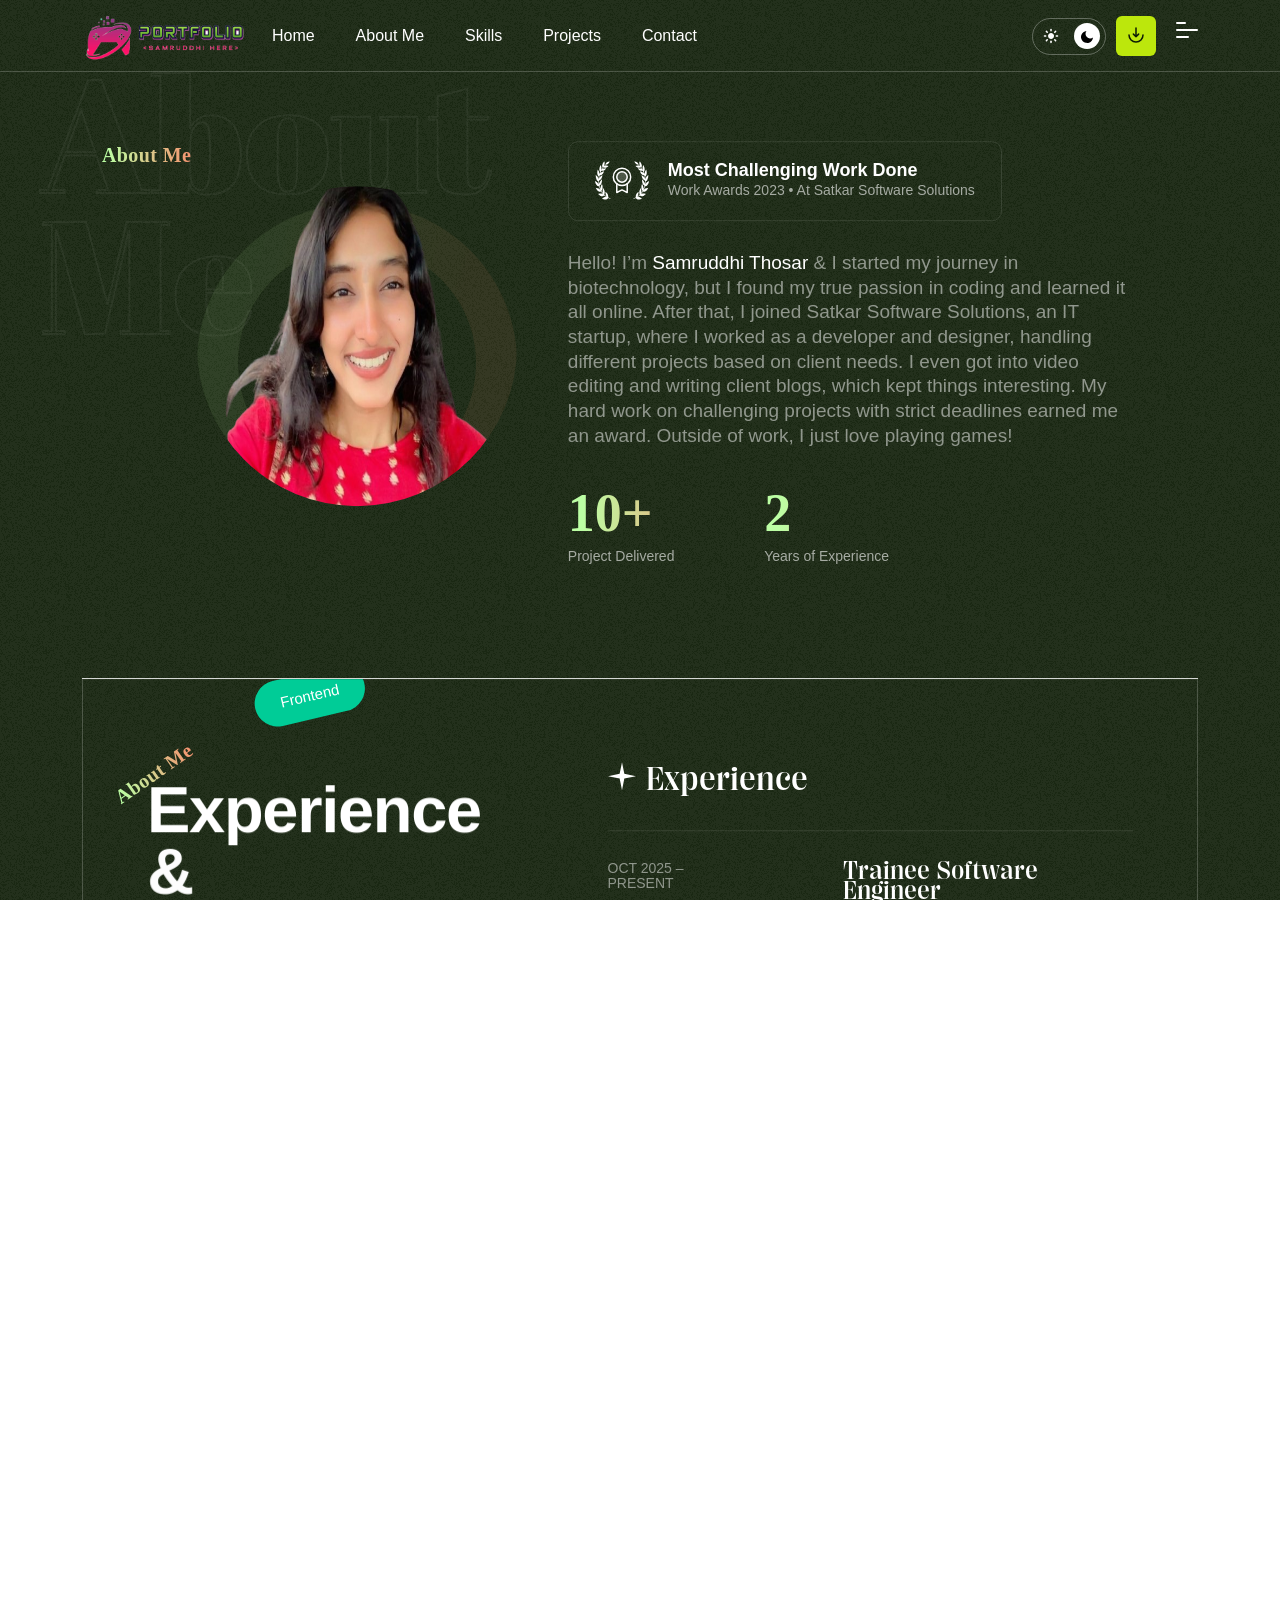
==== index.html @ 2ccdcd3f "upload portfolio" ====
<!doctype html>
<html class="no-js" lang="zxx">


<head>
   <meta charset="utf-8">
   <meta http-equiv="x-ua-compatible" content="ie=edge">
   <title>Samruddhi</title>
   <meta name="description" content="">
   <meta name="viewport" content="width=device-width, initial-scale=1">

   <!-- Place favicon.ico in the root directory -->
   <link rel="shortcut icon" type="image/x-icon" href="assets/img/logo/favicon.png">

   <!-- CSS here -->
   <link rel="stylesheet" href="assets/css/bootstrap.css">
   <link rel="stylesheet" href="assets/css/animate.css">
   <link rel="stylesheet" href="assets/css/custom-animation.css">
   <link rel="stylesheet" href="assets/css/swiper-bundle.css">
   <link rel="stylesheet" href="assets/css/slick.css">
   <link rel="stylesheet" href="assets/css/magnific-popup.css">
   <link rel="stylesheet" href="assets/css/font-awesome-pro.css">
   <link rel="stylesheet" href="assets/css/spacing.css">
   <link rel="stylesheet" href="assets/css/main.css">
</head>


<body id="body" class="tp-magic-cursor">
  

   <!-- pre loader area start -->
   <div id="loading">
      <div id="loading-center">
         <div id="loading-center-absolute">
            <!-- loading content here -->
            <div class="preloader__content text-center">
               <div class="preloader__top-text d-flex align-items-center justify-content-between">
                  <p class="preloader__loading text-start">Hello..!!!:))</p>
                  <h2 id="tp-loading-number" class="text-end">0</h2>
               </div>
               <div id="tp-loading-bar" class="preloader__bar">
                  <div id="tp-loading-line" class="preloader__bar-inner"></div>
               </div>
            </div>
         </div>
      </div>  
   </div>
   <!-- pre loader area end -->
   

   <!-- Begin magic cursor 
   ======================== -->
   <div id="magic-cursor">
      <div id="ball"></div>
   </div>
   <!-- End magic cursor -->


   <!-- back to top start -->
   <div class="back-to-top-wrapper">
      <button id="back_to_top" type="button" class="back-to-top-btn">
         <svg width="12" height="7" viewBox="0 0 12 7" fill="none" xmlns="http://www.w3.org/2000/svg">
            <path d="M11 6L6 1L1 6" stroke="currentColor" stroke-width="1.5" stroke-linecap="round"
               stroke-linejoin="round" />
         </svg>
      </button>
   </div>
   <!-- back to top end -->

   <!-- tp-offcanvus-area-end -->
   <div class="tp-offcanvas-area-2 tp-menu-2">
      <div class="tp-offcanvas-shape">
         <img class="tp-offcanvas-shape-2" src="assets/img/offcanvas/bg-shape-3.png" alt="">
      </div>
      <div class="tp-offcanvas-circle-1">
         <span></span>
      </div>
      <div class="tp-offcanvas-circle-2">
         <span></span>
      </div>
      <div class="tp-offcanvas-wrapper">
         <div class="tp-offcanvas-top-2 d-flex align-items-center justify-content-between">
            <div class="tp-offcanvas-logo-2">
               <a href="index.html">
                  <img class="logo-white" src="assets/img/logo/logo.png" alt="">
                  <img class="logo-black" src="assets/img/logo/logo.png" alt="">
               </a>
            </div>
            <div class="tp-offcanvas-close-2">
               <button class="tp-offcanvas-close-btn-2 tp-offcanvas-open-btn-2">
                  <svg width="37" height="38" viewBox="0 0 37 38" fill="none" xmlns="http://www.w3.org/2000/svg">
                     <path d="M9.19141 9.80762L27.5762 28.1924" stroke="currentColor" stroke-width="1.5"
                        stroke-linecap="round" stroke-linejoin="round" />
                     <path d="M9.19141 28.1924L27.5762 9.80761" stroke="currentColor" stroke-width="1.5"
                        stroke-linecap="round" stroke-linejoin="round" />
                  </svg>
               </button>
            </div>
         </div>
         <div class="tp-offcanvas-main-2">
            <div class="tp-offcanvas-content-2">
               <h3 class="tp-offcanvas-content-title-2">Hello There!</h3>
               
            </div>
            <div class="tp-main-menu-mobile d-lg-none">
               <nav></nav>
            </div>
        
          
            <div class="tp-offcanvas-social-2">
               <h3 class="tp-offcanvas-contact-title-2">Follow Us</h3>
               <ul>
                  <li>
                     <a href="https://www.instagram.com/sumo.plays?igsh=bWVtaDlibjIxMDlk" target="_blank">
                        <svg width="16" height="16" viewBox="0 0 16 16" fill="none" xmlns="http://www.w3.org/2000/svg">
                           <path
                              d="M11.25 1.5H4.75C2.95507 1.5 1.5 2.95507 1.5 4.75V11.25C1.5 13.0449 2.95507 14.5 4.75 14.5H11.25C13.0449 14.5 14.5 13.0449 14.5 11.25V4.75C14.5 2.95507 13.0449 1.5 11.25 1.5Z"
                              stroke="currentColor" stroke-width="1.5" stroke-linecap="round" stroke-linejoin="round" />
                           <path
                              d="M10.6016 7.5907C10.6818 8.13166 10.5894 8.68414 10.3375 9.16955C10.0856 9.65497 9.68711 10.0486 9.19862 10.2945C8.71014 10.5404 8.15656 10.6259 7.61663 10.5391C7.0767 10.4522 6.57791 10.1972 6.19121 9.81055C5.80451 9.42385 5.54959 8.92506 5.46271 8.38513C5.37583 7.8452 5.46141 7.29163 5.70728 6.80314C5.95315 6.31465 6.34679 5.91613 6.83221 5.66425C7.31763 5.41238 7.87011 5.31998 8.41107 5.4002C8.96287 5.48202 9.47372 5.73915 9.86817 6.1336C10.2626 6.52804 10.5197 7.0389 10.6016 7.5907Z"
                              stroke="currentColor" stroke-width="1.5" stroke-linecap="round" stroke-linejoin="round" />
                           <path d="M11.5742 4.42578H11.5842" stroke="currentColor" stroke-width="1.5"
                              stroke-linecap="round" stroke-linejoin="round" />
                        </svg>
                     </a>
                  </li>
                
                  <li>
                     <a href="mailto:samuthosar2005@gmail.com" target="_blank">
                        <svg width="17" height="15" viewBox="0 0 17 15" fill="none" xmlns="http://www.w3.org/2000/svg">
                           <path d="M12.25 13.75H4.75C2.5 13.75 1 12.625 1 10V4.75C1 2.125 2.5 1 4.75 1L12.25 1C14.5 1 16 2.125 16 4.75V10C16 12.625 14.5 13.75 12.25 13.75Z" stroke="currentColor" stroke-width="1.5" stroke-miterlimit="10" stroke-linecap="round" stroke-linejoin="round"></path>
                           <path d="M12.25 5.12488L9.9025 6.99988C9.13 7.61488 7.8625 7.61488 7.09 6.99988L4.75 5.12488" stroke="currentColor" stroke-width="1.5" stroke-miterlimit="10" stroke-linecap="round" stroke-linejoin="round"></path>
                        </svg>
                     </a>
                  </li>
                  <li>
                     <a href="https://wa.me/917350068082" target="_blank">
                        <svg width="18" height="18" viewBox="0 0 32 32" fill="currentColor" xmlns="http://www.w3.org/2000/svg">
                           <path d="M16.001 3C9.373 3 4 8.373 4 15.001c0 2.646.865 5.086 2.33 7.06L5 29l7.146-1.86A11.94 11.94 0 0 0 16 27c6.627 0 12-5.373 12-11.999C28 8.373 22.628 3 16.001 3zm0 21.8c-2.21 0-4.27-.65-6.01-1.77l-.43-.26-4.24 1.1 1.13-4.13-.28-.43a9.76 9.76 0 0 1-1.5-5.31c0-5.42 4.41-9.83 9.83-9.83 5.42 0 9.83 4.41 9.83 9.83 0 5.42-4.41 9.83-9.83 9.83zm5.4-7.36c-.3-.15-1.77-.87-2.04-.97-.27-.1-.47-.15-.67.15-.2.3-.77.97-.94 1.17-.17.2-.35.22-.65.07-.3-.15-1.26-.46-2.4-1.47-.89-.79-1.49-1.76-1.67-2.06-.17-.3-.02-.46.13-.61.13-.13.3-.35.45-.52.15-.17.2-.3.3-.5.1-.2.05-.37-.02-.52-.07-.15-.67-1.62-.92-2.22-.24-.58-.49-.5-.67-.51h-.57c-.2 0-.52.07-.8.37-.27.3-1.05 1.02-1.05 2.48 0 1.46 1.07 2.88 1.22 3.08.15.2 2.1 3.2 5.08 4.48.71.31 1.27.5 1.7.64.71.22 1.36.19 1.87.11.57-.09 1.77-.72 2.02-1.42.25-.7.25-1.3.17-1.42-.07-.12-.27-.2-.57-.35z"/>
                        </svg>
                     </a>
                  </li>
               </ul>
            </div>
         </div>
      </div>
   </div>
   <!-- header area start -->
   
   <header>

      <div class="tp-header-area tp-header-mob-space tp-header-transparent p-relative">
         <span class="tp-header-border"></span>
         <div class="container container-large">
            <div class="tp-header-box p-relative">
               <div class="row align-items-center">
                  <div class="col-xl-2 col-lg-2 col-md-5 col-6">
                     <div class="logo">
                        <a class="logo-white" href="index.html">
                           <img data-width="100%" src="assets/img/logo/logo.png" alt="">
                        </a>
                        <a class="logo-black" href="index.html">
                           <img data-width="100%" src="assets/img/logo/logo.png" alt="">
                        </a>
                     </div>
                  </div>
                  <div class="col-xl-6 col-lg-7 d-none d-lg-block">
                     <div class="main-menu">
                        <nav class="tp-main-menu-content">
                           <ul>
                              <li>
                                 <a href="index.html">Home</a>
                               
                              </li>
                              <li><a href="#about_me">About Me</a></li>
                              <li>
                                 <a href="#skills">Skills</a>
                               
                              </li>
                              <li><a href="#projects">Projects</a>
                                
                              </li>
                             
                           
                              <li><a href="tel:+917350068082">Contact</a></li>
                           </ul>
                        </nav>
                     </div>
                  </div>
                  <div class="col-xl-4 col-lg-3 col-md-7 col-6">
                     <div class="tp-header-right d-flex align-items-center justify-content-end">
                        <div class="tp-theme-toggle ">
                           <label class="tp-theme-toggle-main themepure-theme-toggle" for="this-s">
                              <span class=" tp-theme-toggle-light">
                                 <svg width="16" height="16" viewBox="0 0 16 16" fill="none"
                                    xmlns="http://www.w3.org/2000/svg">
                                    <path
                                       d="M8.0448 11.0454C9.70165 11.0454 11.0448 9.7023 11.0448 8.04544C11.0448 6.38859 9.70165 5.04544 8.0448 5.04544C6.38795 5.04544 5.0448 6.38859 5.0448 8.04544C5.0448 9.7023 6.38795 11.0454 8.0448 11.0454Z"
                                       fill="currentColor" />
                                    <path d="M8 1.5V2.68182" stroke="currentColor" stroke-width="1.5"
                                       stroke-linecap="round" stroke-linejoin="round" />
                                    <path d="M8 13.3182V14.5" stroke="currentColor" stroke-width="1.5"
                                       stroke-linecap="round" stroke-linejoin="round" />
                                    <path d="M3.40198 3.40277L4.24107 4.24186" stroke="currentColor" stroke-width="1.5"
                                       stroke-linecap="round" stroke-linejoin="round" />
                                    <path d="M11.7584 11.7581L12.5975 12.5972" stroke="currentColor" stroke-width="1.5"
                                       stroke-linecap="round" stroke-linejoin="round" />
                                    <path d="M1.5 8H2.68182" stroke="currentColor" stroke-width="1.5"
                                       stroke-linecap="round" stroke-linejoin="round" />
                                    <path d="M13.3174 8H14.4992" stroke="currentColor" stroke-width="1.5"
                                       stroke-linecap="round" stroke-linejoin="round" />
                                    <path d="M3.40198 12.5972L4.24107 11.7581" stroke="currentColor" stroke-width="1.5"
                                       stroke-linecap="round" stroke-linejoin="round" />
                                    <path d="M11.7584 4.24186L12.5975 3.40277" stroke="currentColor" stroke-width="1.5"
                                       stroke-linecap="round" stroke-linejoin="round" />
                                 </svg>
                              </span>
                              <input type="checkbox" class="themepure-theme-toggle-input" id="this-s">
                              <i class="tp-theme-toggle-slide"></i>
                              <span class="tp-theme-toggle-dark">
                                 <svg width="12" height="12" viewBox="0 0 12 12" fill="none"
                                    xmlns="http://www.w3.org/2000/svg">
                                    <path
                                       d="M12 6.54054C11.8949 7.67776 11.4681 8.76152 10.7696 9.66503C10.071 10.5685 9.12957 11.2544 8.05544 11.6424C6.9813 12.0304 5.81888 12.1044 4.70419 11.8559C3.5895 11.6073 2.56866 11.0465 1.7611 10.2389C0.953538 9.43135 0.39267 8.4105 0.144121 7.29581C-0.104428 6.18112 -0.0303768 5.0187 0.357609 3.94457C0.745595 2.87043 1.43147 1.929 2.33497 1.23045C3.23848 0.531888 4.32224 0.105093 5.45946 0C4.79365 0.900756 4.47327 2.01056 4.55656 3.12758C4.63986 4.24459 5.12132 5.2946 5.91336 6.08664C6.7054 6.87869 7.75541 7.36014 8.87242 7.44344C9.98944 7.52673 11.0992 7.20635 12 6.54054Z"
                                       fill="currentColor" />
                                 </svg>
                              </span>
                           </label>
                        </div>
                        <div class="tp-header-cv ml-10 d-none d-md-block">
                           <a class="tp-header-cv-btn" href="assets/img/cv/CV_Samruddhi_Devendra_Thosar.pdf">
                              <svg width="16" height="16" viewBox="0 0 16 16" fill="none"
                                 xmlns="http://www.w3.org/2000/svg">
                                 <path d="M1 8C1 11.866 4.13401 15 8 15C11.866 15 15 11.866 15 8" stroke="currentColor"
                                    stroke-width="1.5" stroke-linecap="round" />
                                 <path d="M8 1L8 9.75M8 9.75L10.625 7.125M8 9.75L5.375 7.125" stroke="currentColor"
                                    stroke-width="1.5" stroke-linecap="round" stroke-linejoin="round" />
                              </svg>
                           </a>
                        </div>
                        <div class="tp-header-hamburger ml-20">
                           <button class="tp-hamburger-btn tp-hamburger-btn-white tp-menu-bar tp-offcanvas-open-btn-2"
                              type="button">
                              <span></span>
                           </button>
                        </div>
                     </div>
                  </div>
               </div>
            </div>
         </div>
      </div>

   </header>
   <!-- header area end -->

   <!-- header area start -->
   <header>

      <div class="tp-header-area tp-header-mob-space tp-header-transparent p-relative tp-int-menu tp-header-sticky-cloned">
         <div class="container container-large">
            <div class="tp-header-box p-relative">
               <div class="row align-items-center">
                  <div class="col-xl-2 col-lg-2 col-md-5 col-6">
                     <div class="logo">
                        <a class="logo-white" href="index.html">
                           <img data-width="100%" src="assets/img/logo/logo.png" alt="">
                        </a>
                        <a class="logo-black" href="index.html">
                           <img data-width="100%" src="assets/img/logo/logo.png" alt="">
                        </a>
                     </div>
                  </div>
                  <div class="col-xl-6 col-lg-7 d-none d-lg-block">
                     <div class="main-menu">
                        <nav class="tp-main-menu-content">
                           <ul>
                              <li>
                                 <a href="index.html">Home</a>
                               
                              </li>
                              <li><a href="#about_me">About Me</a></li>
                              <li><a href="#projects">Projects</a>
                              
                              </li>
                              <li><a href="#skills">Skills</a>
                              
                              </li>
                              <li><a href="#projects">Projects</a>
                                
                              </li>
                             
                           
                              <li><a href="tel:+917350068082">Contact</a></li>
                           </ul>
                        </nav>
                     </div>
                  </div>
                  <div class="col-xl-4 col-lg-3 col-md-7 col-6">
                     <div class="tp-header-right d-flex align-items-center justify-content-end">
                        <div class="tp-theme-toggle ">
                           <label class="tp-theme-toggle-main themepure-theme-toggle" for="this-ss">
                              <span class=" tp-theme-toggle-light">
                                 <svg width="16" height="16" viewBox="0 0 16 16" fill="none"
                                    xmlns="http://www.w3.org/2000/svg">
                                    <path
                                       d="M8.0448 11.0454C9.70165 11.0454 11.0448 9.7023 11.0448 8.04544C11.0448 6.38859 9.70165 5.04544 8.0448 5.04544C6.38795 5.04544 5.0448 6.38859 5.0448 8.04544C5.0448 9.7023 6.38795 11.0454 8.0448 11.0454Z"
                                       fill="currentColor" />
                                    <path d="M8 1.5V2.68182" stroke="currentColor" stroke-width="1.5"
                                       stroke-linecap="round" stroke-linejoin="round" />
                                    <path d="M8 13.3182V14.5" stroke="currentColor" stroke-width="1.5"
                                       stroke-linecap="round" stroke-linejoin="round" />
                                    <path d="M3.40198 3.40277L4.24107 4.24186" stroke="currentColor" stroke-width="1.5"
                                       stroke-linecap="round" stroke-linejoin="round" />
                                    <path d="M11.7584 11.7581L12.5975 12.5972" stroke="currentColor" stroke-width="1.5"
                                       stroke-linecap="round" stroke-linejoin="round" />
                                    <path d="M1.5 8H2.68182" stroke="currentColor" stroke-width="1.5"
                                       stroke-linecap="round" stroke-linejoin="round" />
                                    <path d="M13.3174 8H14.4992" stroke="currentColor" stroke-width="1.5"
                                       stroke-linecap="round" stroke-linejoin="round" />
                                    <path d="M3.40198 12.5972L4.24107 11.7581" stroke="currentColor" stroke-width="1.5"
                                       stroke-linecap="round" stroke-linejoin="round" />
                                    <path d="M11.7584 4.24186L12.5975 3.40277" stroke="currentColor" stroke-width="1.5"
                                       stroke-linecap="round" stroke-linejoin="round" />
                                 </svg>
                              </span>
                              <input type="checkbox" class="themepure-theme-toggle-input" id="this-ss">
                              <i class="tp-theme-toggle-slide"></i>
                              <span class="tp-theme-toggle-dark">
                                 <svg width="12" height="12" viewBox="0 0 12 12" fill="none"
                                    xmlns="http://www.w3.org/2000/svg">
                                    <path
                                       d="M12 6.54054C11.8949 7.67776 11.4681 8.76152 10.7696 9.66503C10.071 10.5685 9.12957 11.2544 8.05544 11.6424C6.9813 12.0304 5.81888 12.1044 4.70419 11.8559C3.5895 11.6073 2.56866 11.0465 1.7611 10.2389C0.953538 9.43135 0.39267 8.4105 0.144121 7.29581C-0.104428 6.18112 -0.0303768 5.0187 0.357609 3.94457C0.745595 2.87043 1.43147 1.929 2.33497 1.23045C3.23848 0.531888 4.32224 0.105093 5.45946 0C4.79365 0.900756 4.47327 2.01056 4.55656 3.12758C4.63986 4.24459 5.12132 5.2946 5.91336 6.08664C6.7054 6.87869 7.75541 7.36014 8.87242 7.44344C9.98944 7.52673 11.0992 7.20635 12 6.54054Z"
                                       fill="currentColor" />
                                 </svg>
                              </span>
                           </label>
                        </div>
                        <div class="tp-header-cv ml-10 d-none d-md-block">
                           <a class="tp-header-cv-btn" href="assets/img/cv/CV_Samruddhi_Devendra_Thosar.pdf">
                              <svg width="16" height="16" viewBox="0 0 16 16" fill="none"
                                 xmlns="http://www.w3.org/2000/svg">
                                 <path d="M1 8C1 11.866 4.13401 15 8 15C11.866 15 15 11.866 15 8" stroke="currentColor"
                                    stroke-width="1.5" stroke-linecap="round" />
                                 <path d="M8 1L8 9.75M8 9.75L10.625 7.125M8 9.75L5.375 7.125" stroke="currentColor"
                                    stroke-width="1.5" stroke-linecap="round" stroke-linejoin="round" />
                              </svg>
                           </a>
                        </div>
                        <div class="tp-header-hamburger ml-20">
                           <button class="tp-hamburger-btn tp-hamburger-btn-white tp-menu-bar tp-offcanvas-open-btn-2"
                              type="button">
                              <span></span>
                           </button>
                        </div>
                     </div>
                  </div>
               </div>
            </div>
         </div>
      </div>

   </header>
   <!-- header area end -->

  <!-- Scroll Smoother -->

   <div id="smooth-wrapper" class="tp-page-wrapper theme-bg" data-background="assets/img/bg/distort-bg.png">
      <div id="smooth-content">

         <main>     

            <!-- hero area start -->
            <section class="tp-hero-area p-relative tp-btn-trigger z-index-1 fix theme-bg-2">
               <div class="tp-hero-social-wrapper">
                  <span class="tp-hero-social-bar"></span>
                  <div class="tp-hero-social">
                     <a href="mailto:samuthosar2005@gmail.com" target="_blank">
                        <svg width="17" height="15" viewBox="0 0 17 15" fill="none" xmlns="http://www.w3.org/2000/svg">
                           <path
                              d="M12.25 13.75H4.75C2.5 13.75 1 12.625 1 10V4.75C1 2.125 2.5 1 4.75 1L12.25 1C14.5 1 16 2.125 16 4.75V10C16 12.625 14.5 13.75 12.25 13.75Z"
                              stroke="currentColor" stroke-width="1.5" stroke-miterlimit="10" stroke-linecap="round"
                              stroke-linejoin="round" />
                           <path d="M12.25 5.12488L9.9025 6.99988C9.13 7.61488 7.8625 7.61488 7.09 6.99988L4.75 5.12488"
                              stroke="currentColor" stroke-width="1.5" stroke-miterlimit="10" stroke-linecap="round"
                              stroke-linejoin="round" />
                        </svg>
                     </a>
                  
                        <a href="https://wa.me/917350068082" target="_blank">
                           <svg width="18" height="18" viewBox="0 0 32 32" fill="currentColor" xmlns="http://www.w3.org/2000/svg">
                              <path d="M16.001 3C9.373 3 4 8.373 4 15.001c0 2.646.865 5.086 2.33 7.06L5 29l7.146-1.86A11.94 11.94 0 0 0 16 27c6.627 0 12-5.373 12-11.999C28 8.373 22.628 3 16.001 3zm0 21.8c-2.21 0-4.27-.65-6.01-1.77l-.43-.26-4.24 1.1 1.13-4.13-.28-.43a9.76 9.76 0 0 1-1.5-5.31c0-5.42 4.41-9.83 9.83-9.83 5.42 0 9.83 4.41 9.83 9.83 0 5.42-4.41 9.83-9.83 9.83zm5.4-7.36c-.3-.15-1.77-.87-2.04-.97-.27-.1-.47-.15-.67.15-.2.3-.77.97-.94 1.17-.17.2-.35.22-.65.07-.3-.15-1.26-.46-2.4-1.47-.89-.79-1.49-1.76-1.67-2.06-.17-.3-.02-.46.13-.61.13-.13.3-.35.45-.52.15-.17.2-.3.3-.5.1-.2.05-.37-.02-.52-.07-.15-.67-1.62-.92-2.22-.24-.58-.49-.5-.67-.51h-.57c-.2 0-.52.07-.8.37-.27.3-1.05 1.02-1.05 2.48 0 1.46 1.07 2.88 1.22 3.08.15.2 2.1 3.2 5.08 4.48.71.31 1.27.5 1.7.64.71.22 1.36.19 1.87.11.57-.09 1.77-.72 2.02-1.42.25-.7.25-1.3.17-1.42-.07-.12-.27-.2-.57-.35z"></path>
                           </svg>
                        </a>
                 
                  </div>
               </div>
               <div class="tp-hero-shape">
                  <div class="tp-hero-shape-1 background-white-mode" data-background="assets/img/hero/hero-overlay.png"></div>
                  <div class="tp-hero-shape-1 background-dark-mode" data-background="assets/img/hero/hero-overlay-2.png"></div>
                  <span class="tp-hero-shape-2"></span>
               </div>
               <div class="tp-hero-bottom-text-wrapper">
                  <div class="tp-hero-bottom-text">
                     <p>Software Tester</p>
                     <p>Web Developer</p>
                     <p>Web Designer</p>
                    
                  </div>
                  <div class="tp-hero-bottom-text">
                     <p>Content Writer</p>
                     <p>Video Editer</p>
                  </div>
               </div>
               <div class="container">
                  <div class="row align-items-end">
                     <div class="col-xl-7 col-lg-7 col-md-12">
                        <div class="tp-hero-left-wrapper">
                           <div class="tp-hero-content tp_text_anim p-relative z-index-1">
                              <span>Hello There! <img src="assets/img/hero/hero-hand.png" alt=""></span>
                              <h3 class="tp-hero-title cd-headline clip tp_title_anim">
                                 I am Samruddhi <br>
                                 <span class="cd-words-wrapper">
                                 
                                    <b class="is-visible">Web Developer</b>
                                    <b class="app">Software Tester</b>
                                    <b class="app"> Web Designer</b>
                                    <b>Blog Writer</b>
                                    <b>Video Editer</b>
                                 </span>
                              
                              </h3>

                              <p>Seeking a Web Developer? <br>SELECT me WHERE Passion = 'High' AND Skills = 'Ready for Challenges'; Hire a Dedicated Learner to Optimize Processes and Tackle Unique Projects!</p>

                              <div class="tp-hero-btn wrap ">
                                 <div class="tp-hover-btn-wrapper tp-btn-bounce">
                                    <a href="mailto:samuthosar2005@gmail.com" class="tp-hover-btn tp-hover-btn-item tp-btn-circle square" target="_blank">
                                       <span class="tp-btn-circle-text">
                                          Get <br> In Touch
                                       </span>
                                       <span class="tp-btn-circle-arrow">
                                          <svg width="12" height="12" viewBox="0 0 12 12" fill="none"
                                             xmlns="http://www.w3.org/2000/svg">
                                             <path d="M11 1L1 11" stroke="currentColor" stroke-width="1.5"
                                                stroke-linecap="round" stroke-linejoin="round" />
                                             <path d="M2.98874 1.01725L10.9991 1L10.9826 9.01105" stroke="currentColor"
                                                stroke-width="1.5" stroke-linecap="round" stroke-linejoin="round" />
                                          </svg>
                                       </span>
                                       <i class="tp-btn-circle-dot"></i>
                                    </a>
                                 </div>
                              </div>
                              <div class="tp-hero-scroll smooth">
                                 <a href="index.html">
                                    <span class="tp-hero-scroll-bar"></span>
                                    <span class="tp-hero-scroll-mouse"></span>
                                 </a>
                              </div>
                           </div>
                        </div>
                     </div>
                     <div class="col-xl-5 col-lg-5 col-md-12">
                        <div class="tp-hero-thumb-wrapper text-center text-lg-end p-relative z-index-1">
                           <div class="tp-hero-thumb-shape">
                              <img class="tp-hero-thumb-shape-1" data-speed="1.4"
                                 src="assets/img/hero/shape/hero-shape-1.png" alt="">
                              <img class="tp-hero-thumb-shape-2 d-none d-xl-block" data-speed="1.2"
                                 src="assets/img/hero/shape/hero-shape-2.png" alt="">
                              <span class="tp-hero-thumb-shape-3"></span>
                           </div>
                           <div class="tp-hero-thumb">
                              <img src="assets/img/Untitled_design_(2)-LpGdf1D4X-transformed-Photoroom.png" alt="">
                           </div>
                        </div>
                     </div>
                  </div>
               </div>
            </section>
            <!-- hero area end -->

            <!-- brand area start -->
            <section class="tp-about-area fix" id="about_me">
               <div class="container container-large">
                  <div class="tp-about-inner pt-145 pb-80">
                     <span class="tp-about-inner-border transition-3" style="width: 100%;"></span>
                     <div class="row">
                        <div class="col-xl-5 col-lg-5">
                           <div class="tp-about-wrapper">
                              <div class="tp-section-title-wrapper p-relative mb-45">
                                 <span class="tp-section-subtitle-bg">About Me</span>
                                 <span class="tp-section-subtitle tp-section-subtitle-1 tp-about-subtitle">About
                                    Me</span>
                              </div>
                              <div class="tp-about-thumb-wrapper p-relative z-index-1">
                                 <div class="tp-about-thumb p-relative z-index-1">
                                    <div class="tp-about-thumb-bg-shape include-bg" data-background="assets/img/about/shape/about-shape-1.png" style="background-image: url(&quot;assets/img/about/shape/about-shape-1.png&quot;);"></div>
                                    <img src="assets/img/about/about-1.png" alt="" style="height: 100%;">
                                 </div>
                              </div>
                           </div>
                        </div>
                        <div class="col-xl-7 col-lg-7">
                           <div class="tp-about-desc">
                              <div class="tp-about-award d-inline-block">
                                 
                                 <div class="tp-about-award-icon d-inline-block mr-15">
                                    <span>
                                       <img src="assets/img/about/award-icon.svg" alt="">
                                    </span>
                                 </div>
                                 <div class="tp-about-award-content d-inline-block">
                                    <h4 class="tp-about-award-title">Most Challenging Work Done</h4>
                                    <p>Work Awards 2023 • At Satkar Software Solutions </p>
                                 </div>
                              </div>
                              <div class="tp-about-desc-content mb-40">
                                 <p style="font-size: 19px;">Hello! I’m <span>Samruddhi Thosar</span> &amp;
                                    I started my journey in biotechnology, but I found my true passion in coding and learned it all online. After that, I joined Satkar Software Solutions, an IT startup, where I worked as a developer and designer, handling different projects based on client needs. I even got into video editing and writing client blogs, which kept things interesting. My hard work on challenging projects with strict deadlines earned me an award. Outside of work, I just love playing games!</p>
                              </div>
                              <div class="tp-about-fact">
                                 <div class="row">
                                    <div class="col-md-4 col-sm-6 mb-30">
                                       <div class="tp-about-fact-item">
                                          <h4><span data-purecounter-duration="0" data-purecounter-end="10" class="purecounter">10</span>+</h4>
                                          <p>Project Delivered</p>
                                       </div>
                                    </div>
                                    <div class="col-md-4 col-sm-6 mb-30">
                                       <div class="tp-about-fact-item">
                                          <h4><span data-purecounter-duration="0" data-purecounter-end="1.6" class="purecounter">1.6</span></h4>
                                          <p>Years of Experience</p>
                                       </div>
                                    </div>
                                 
                                 </div>
                              </div>
                           </div>
                        </div>
                     </div>
                  </div>
               </div>
            </section>
            <!-- brand area end -->

            <!-- service area start -->
            <section class="tp-services-area tp-sv tp-services-bg-text-animation fix">
               <div class="container container-large">
                  <div class="tp-services-inner pb-195 p-relative z-index-1">

                     <span class="tp-services-inner-border tp-vertical-line transition-3"></span>
                     <span class="tp-services-inner-border right tp-vertical-line transition-3"></span>

                     <div class="tp-services-bottom-text tp-services-bg-text ">
                        <p>About Me</p>
                     </div>
                     <div class="row gx-0">
                        <div class="col-xl-6 col-lg-7">
                           <div class="tp-services-wrapper tp-services-capsule-wrapper p-relative  pt-100 pr-70"
                              data-tp-throwable-scene="true">
                              <div class="tp-section-title-wrapper tp_text_anim mb-170">
                                 <div class="tp-section-title-inner p-relative">
                                    <span class="tp-section-subtitle">About Me</span>
                                    <h3 class="tp-section-title tp_title_anim">Experience <br> & Education.</h3>
                                 </div>
                                 <p>The combination of my passion for code & interaction to the web development world.</p>
                              </div>
                              <div class="tp-services-capsule-item-wrapper">
                                 <p data-tp-throwable-el="">
                                    <span class="tp-services-capsule-item" data-bg-color="#00CC97">Frontend</span>
                                 </p>
                                 <p data-tp-throwable-el="">
                                    <span class="tp-services-capsule-item" data-bg-color="#FF759C">Backend</span>
                                 </p>
                                 <p data-tp-throwable-el="">
                                    <span class="tp-services-capsule-item" data-bg-color="#FFDB59"
                                       data-text-color="#121212">Design solutions</span>
                                 </p>
                                 <p data-tp-throwable-el="">
                                    <span class="tp-services-capsule-item" data-bg-color="#FFDB59"
                                       data-text-color="#121212">Html</span>
                                 </p>
                                 <p data-tp-throwable-el="">
                                    <span class="tp-services-capsule-item" data-bg-color="#00CC97">CSS</span>
                                 </p>
                                 <p data-tp-throwable-el="">
                                    <span class="tp-services-capsule-item" data-bg-color="#FFDB59"
                                       data-text-color="#121212">Blog Writing</span>
                                 </p>
                                 <p data-tp-throwable-el="">
                                    <span class="tp-services-capsule-item" data-bg-color="#00CC97">Manual Testing</span>
                                 </p>
                                 <p data-tp-throwable-el="">
                                    <span class="tp-services-capsule-item" data-bg-color="#00CC97">SDLC / STLC</span>
                                 </p>
                                 <p data-tp-throwable-el="">
                                    <span class="tp-services-capsule-item" data-bg-color="#00CC97">Functional Testing</span>
                                 </p>
                                 <p data-tp-throwable-el="">
                                    <span class="tp-services-capsule-item" data-bg-color="#00CC97">API Testing</span>
                                 </p>
                                 <p data-tp-throwable-el="">
                                    <span class="tp-services-capsule-item" data-bg-color="#00CC97">SQL</span>
                                 </p>
                                 <p data-tp-throwable-el="">
                                    <span class="tp-services-capsule-item" data-bg-color="#19B3F1">Web Development</span>
                                 </p>
                                 <p data-tp-throwable-el="">
                                    <span class="tp-services-capsule-item" data-bg-color="#FF759C">Video Editing</span>
                                 </p>
                                 <p data-tp-throwable-el="">
                                    <span class="tp-services-capsule-item" data-bg-color="#FF759C">Core Java (Basics)</span>
                                 </p>
                                 <p data-tp-throwable-el="">
                                    <span class="tp-services-capsule-item" data-bg-color="#FFDB59"
                                       data-text-color="#121212">WordPress</span>
                                 </p>
                                 <p data-tp-throwable-el="">
                                    <span class="">
                                       <img src="assets/img/services/shape/services-shape-1.png" alt="">
                                    </span>
                                 </p>
                                
                              </div>
                           </div>
                        </div>
                        <div class="col-xl-6 col-lg-7">
                           <div class="ab-personal-info__right-wrap">
                              <div class="ab-personal-info__skill mb-85 wow tpfadeRight" data-wow-duration=".9s" data-wow-delay=".3s" style="visibility: visible; animation-duration: 0.9s; animation-delay: 0.3s; animation-name: tpfadeRight;">
                               
                              </div>
                              <div class="ab-personal-info__exprience mb-85 wow tpfadeLeft" data-wow-duration=".9s" data-wow-delay=".5s" style="visibility: visible; animation-duration: 0.9s; animation-delay: 0.5s; animation-name: tpfadeLeft;">
                                 <h4 class="ab-personal-info__right-title">
                                    <span>
                                       <svg width="29" height="28" viewBox="0 0 29 28" fill="none" xmlns="http://www.w3.org/2000/svg">
                                          <path d="M14.002 0L16.3174 11.6667L28.002 14L16.3174 16.3333L14.002 28L11.6555 16.3333L0.00195312 14L11.6555 11.6667L14.002 0Z" fill="currentcolor"></path>
                                       </svg>                                       
                                    </span>
                                    Experience
                                 </h4>
                                 <div class="ab-personal-info__exprience-box d-flex align-items-start ">
                                    <span class="ab-personal-info__exprience-length">Oct 2025 – Present</span>
                                    <div class="ab-personal-info__exprience-content">
                                       <h4 class="ab-personal-info__exprience-title">Trainee Software Engineer </h4>
                                       <span>Apmosys Technologies Pvt Ltd</span>
                                     
                                    </div>
                                 </div>
                            
                                      <!-- second experience -->
                               <div class="ab-personal-info__exprience-box d-flex align-items-start ">
                                 <span class="ab-personal-info__exprience-length">July,2025 – Sept,2025</span>
                                 <div class="ab-personal-info__exprience-content">
                                    <h4 class="ab-personal-info__exprience-title">Freelance Projects</h4>
                                    <span> Creating static websites</span><br>
                                    <span>Waffle shop banners</span> <br>
                                        <span> Pamphlets</span> <br>
                                    <span>Social media posts</span>
                                 </div>
                              </div>
                              
                               <!-- second experience -->
                               <div class="ab-personal-info__exprience-box d-flex align-items-start ">
                                 <span class="ab-personal-info__exprience-length">July,2023 – June,2025</span>
                                 <div class="ab-personal-info__exprience-content">
                                    <h4 class="ab-personal-info__exprience-title">Web Developer</h4>
                                    <span>Satkar Software Solutions Pvt Ltd</span>
                                 </div>
                              </div>
                              </div>
                              <div class="ab-personal-info__exprience mb-85 wow tpfadeRight" data-wow-duration=".9s" data-wow-delay=".7s" style="visibility: visible; animation-duration: 0.9s; animation-delay: 0.7s; animation-name: tpfadeRight;">
                                 <h4 class="ab-personal-info__right-title">
                                    <span>
                                       <svg width="32" height="27" viewBox="0 0 32 27" fill="none" xmlns="http://www.w3.org/2000/svg">
                                          <path d="M31.3744 5.36788L16.3119 0.0534375C16.1101 -0.0178125 15.8899 -0.0178125 15.6881 0.0534375L0.625626 5.36788C0.251126 5.5 0.000500749 5.85375 7.49189e-07 6.25087C-0.000499251 6.648 0.249313 7.00231 0.623501 7.13531L15.686 12.4901C15.7876 12.5262 15.8938 12.5443 16 12.5443C16.1063 12.5443 16.2124 12.5262 16.314 12.4901L31.3765 7.13531C31.7507 7.00231 32.0004 6.648 32 6.25087C31.9995 5.85375 31.7489 5.5 31.3744 5.36788Z" fill="currentcolor"></path>
                                          <path d="M29.748 17.8816V9.7041L27.873 10.3707V17.8816C27.3083 18.2067 26.9277 18.8157 26.9277 19.5142C26.9277 20.2125 27.3083 20.8217 27.873 21.1467V25.754C27.873 26.2717 28.2928 26.6915 28.8105 26.6915C29.3283 26.6915 29.748 26.2717 29.748 25.754V21.1468C30.3128 20.8218 30.6934 20.2126 30.6934 19.5142C30.6934 18.8158 30.3129 18.2067 29.748 17.8816Z" fill="currentcolor"></path>
                                          <path d="M15.9996 14.4192C15.6778 14.4192 15.3608 14.3645 15.0575 14.2566L6.58984 11.2463V15.3718C6.58984 16.3812 7.64278 17.2347 9.71941 17.9087C11.5295 18.4962 13.7598 18.8198 15.9996 18.8198C18.2393 18.8198 20.4697 18.4962 22.2798 17.9087C24.3564 17.2347 25.4093 16.3812 25.4093 15.3718V11.2463L16.9417 14.2566C16.6383 14.3645 16.3214 14.4192 15.9996 14.4192Z" fill="currentcolor"></path>
                                       </svg>
                                          
                                    </span>
                                    Certifications
                                 </h4>
                                 <div class="ab-personal-info__exprience-box d-flex align-items-start ">
                                    <span class="ab-personal-info__exprience-length">2026
                                     </span>
                                    <div class="ab-personal-info__exprience-content">
                                       <h4 class="ab-personal-info__exprience-title">ISTQB Foundation Level (CTFL) </h4>
                                       <span>Score - 80% (32 Out of 40)</span>
                                    </div>
                                 </div>
                                 <div class="ab-personal-info__exprience-box d-flex align-items-start ">
                                    <span class="ab-personal-info__exprience-length">2025
                                     </span>
                                    <div class="ab-personal-info__exprience-content">
                                       <h4 class="ab-personal-info__exprience-title">Manual Testing </h4>
                                       <span>Cyber Success Institute - Pune</span>
                                    </div>
                                 </div>
                                 <div class="ab-personal-info__exprience-box d-flex align-items-start ">
                                    <span class="ab-personal-info__exprience-length">2017
                                      </span>
                                    <div class="ab-personal-info__exprience-content">
                                       <h4 class="ab-personal-info__exprience-title"> German Language Integrated Course</h4>
                                       <span>Ranade Institute</span>
                                    </div>
                                 </div>
                              
                              </div>
                           </div>
                        </div>
                     </div>
                  </div>
               </div>
            </section>
            <!-- service area end -->

            <!-- marquee area start -->
            <div class="tp-marquee-area z-index-5">
               <div class="tp-marquee-wrapper">
                  <div class="tp-marquee-slider fix">
                     <div class="tp-marquee-slider-active d-flex align-items-center ">
                        <div class="tp-marquee-item">
                           <p>Selected Work (2024-2025) <img src="assets/img/marquee/smile.svg" alt=""></p>
                        </div>
                        <div class="tp-marquee-item">
                           <p>Samruddhi <img src="assets/img/marquee/stroke.svg" alt=""></p>
                        </div>
                        <div class="tp-marquee-item">
                           <p>Selected Work (2024-2025) <img src="assets/img/marquee/smile.svg" alt=""></p>
                        </div>
                        <div class="tp-marquee-item">
                           <p>Samruddhi<img src="assets/img/marquee/stroke.svg" alt=""></p>
                        </div>
                     </div>
                  </div>
               </div>
            </div>
          <!-- about  us second part -->
            <!-- marquee area end -->

          
            <!-- skill area start -->
            <section class="tp-skill-area pt-115 pb-105 p-relative z-index-1 fix theme-bg-2"
               data-background="assets/img/skill/bg-distort.png" id="skills">
               <div class="tp-skill-shape">
                  <span class="tp-skill-shape-1"></span>
                  <span class="tp-skill-shape-2"></span>
               </div>
               <div class="container">
                  <div class="row">
                     <div class="col-xl-12">
                        <div class="tp-skill-section-title">
                           <div class="tp-section-title-wrapper tp_text_anim mb-30 text-center">
                              <div class="tp-section-title-inner tp_title_anim p-relative">
                                 <span class="tp-section-subtitle">Advantage</span>
                                 <h3 class="tp-section-title">Skills & tools</h3>
                              </div>
                              <p>For those who know what they're looking for..</p>
                           </div>
                        </div>
                     </div>
                  </div>
                  <div class="row">
                     <div class="col-xl-12">
                        <div class="tp-skill-tab tp-tab d-flex align-items-center justify-content-center mb-70">
                           <nav>
                              <div class="nav nav-tabs tp-marker-tab" id="nav-tab" role="tablist">
                                 <button class="nav-link " id="nav-tech-tab" data-bs-toggle="tab"
                                    data-bs-target="#nav-tech" type="button" role="tab" aria-controls="nav-tech"
                                    aria-selected="true">Tech</button>
                                 <button class="nav-link active" id="nav-design-tab" data-bs-toggle="tab"
                                    data-bs-target="#nav-design" type="button" role="tab" aria-controls="nav-design"
                                    aria-selected="false">Design & Tools</button>
                                 <span id="lineMarker"></span>
                              </div>
                           </nav>
                                                     
                        </div>
                     </div>
                  </div>
                  <div class="row">
                     <div class="col-xl-12">
                        <div class="tab-content" id="nav-tabContent">
                           <div class="tab-pane fade " id="nav-tech" role="tabpanel" aria-labelledby="nav-tech-tab"
                              tabindex="0">
                              <div class="tp-skill-tab-content tp-skill-radius">
                                 <div class="row">
                                    <div class="col-xl-2 col-lg-3 col-md-3 col-6">
                                       <div class="tp-skill-item text-center">
                                          <div
                                             class="tp-skill-thumb d-flex align-items-center justify-content-center flex-column">
                                             <div class="tp-skill-icon">
                                                <span>
                                                   <img src="assets/img/skill/css.png" alt="" style="height: 85px;">
                                                </span>
                                             </div>
                                           
                                          </div>
                                          <div class="tp-skill-content">
                                             <h3 class="tp-skill-title">CSS</h3>
                                          </div>
                                       </div>
                                    </div>
                                    <div class="col-xl-2 col-lg-3 col-md-3 col-6">
                                       <div class="tp-skill-item text-center">
                                          <div
                                             class="tp-skill-thumb d-flex align-items-center justify-content-center flex-column">
                                             <div class="tp-skill-icon">
                                                <span>
                                                   <img src="assets/img/skill/wp.png" alt="">
                                                </span>
                                             </div>
                                          
                                          </div>
                                          <div class="tp-skill-content">
                                             <h3 class="tp-skill-title">WordPress</h3>
                                          </div>
                                       </div>
                                    </div>
                                    <div class="col-xl-2 col-lg-3 col-md-3 col-6">
                                       <div class="tp-skill-item text-center">
                                          <div
                                             class="tp-skill-thumb d-flex align-items-center justify-content-center flex-column">
                                             <div class="tp-skill-icon">
                                                <span>
                                                   <img src="assets/img/skill/core-java.png" alt="" style="height: 84px;">
                                                </span>
                                             </div>
                                     
                                          </div>
                                          <div class="tp-skill-content">
                                             <h3 class="tp-skill-title">Core Java</h3>
                                          </div>
                                       </div>
                                    </div>
                                    <div class="col-xl-2 col-lg-3 col-md-3 col-6">
                                       <div class="tp-skill-item text-center">
                                          <div
                                             class="tp-skill-thumb d-flex align-items-center justify-content-center flex-column">
                                             <div class="tp-skill-icon">
                                                <span>
                                                   <img src="assets/img/skill/html.png" alt="">
                                                </span>
                                             </div>
                                        
                                          </div>
                                          <div class="tp-skill-content">
                                             <h3 class="tp-skill-title">HTML5</h3>
                                          </div>
                                       </div>
                                    </div>
                                    <div class="col-xl-2 col-lg-3 col-md-3 col-6">
                                       <div class="tp-skill-item text-center">
                                          <div
                                             class="tp-skill-thumb d-flex align-items-center justify-content-center flex-column">
                                             <div class="tp-skill-icon">
                                                <span>
                                                   <img src="assets/img/skill/Bootstrap.png" alt="" style="height: 84px;">
                                                </span>
                                             </div>
                                         
                                          </div>
                                          <div class="tp-skill-content">
                                             <h3 class="tp-skill-title">Bootstrap</h3>
                                          </div>
                                       </div>
                                    </div>
                                    <div class="col-xl-2 col-lg-3 col-md-3 col-6">
                                       <div class="tp-skill-item text-center">
                                          <div
                                             class="tp-skill-thumb d-flex align-items-center justify-content-center flex-column">
                                             <div class="tp-skill-icon">
                                                <span>
                                                   <img src="assets/img/skill/sql.png" alt="" style="height: 90px;">
                                                </span>
                                             </div>
                                        
                                          </div>
                                          <div class="tp-skill-content">
                                             <h3 class="tp-skill-title">MySQL</h3>
                                          </div>
                                       </div>
                                    </div>
                                 </div>
                              </div>
                           </div>
                           <div class="tab-pane fade show active" id="nav-design" role="tabpanel"
                              aria-labelledby="nav-design-tab" tabindex="0">
                              <div class="tp-skill-tab-content tp-skill-radius">
                                 <div class="row">
                                    <div class="col-xl-2 col-lg-3 col-md-3 col-6">
                                       <div class="tp-skill-item text-center">
                                          <div
                                             class="tp-skill-thumb d-flex align-items-center justify-content-center flex-column">
                                             <div class="tp-skill-icon">
                                                <span>
                                                   <img src="assets/img/skill/canva.png" alt="" style="height: 84px;">
                                                </span>
                                             </div>
                                           
                                          </div>
                                          <div class="tp-skill-content">
                                             <h3 class="tp-skill-title">Canva</h3>
                                          </div>
                                       </div>
                                    </div>
                                    <div class="col-xl-2 col-lg-3 col-md-3 col-6">
                                       <div class="tp-skill-item text-center">
                                          <div
                                             class="tp-skill-thumb d-flex align-items-center justify-content-center flex-column">
                                             <div class="tp-skill-icon">
                                                <span>
                                                   <img src="assets/img/skill/capcut.png" alt="" style="height: 58px;">
                                                </span>
                                             </div>
                                        
                                          </div>
                                          <div class="tp-skill-content">
                                             <h3 class="tp-skill-title">CapCut</h3>
                                          </div>
                                       </div>
                                    </div>
                                    <div class="col-xl-2 col-lg-3 col-md-3 col-6">
                                       <div class="tp-skill-item text-center">
                                          <div
                                             class="tp-skill-thumb d-flex align-items-center justify-content-center flex-column">
                                             <div class="tp-skill-icon">
                                                <span>
                                                   <img src="assets/img/skill/photoshop.png" alt="">
                                                </span>
                                             </div>
                                            
                                          </div>
                                          <div class="tp-skill-content">
                                             <h3 class="tp-skill-title">Photoshop</h3>
                                          </div>
                                       </div>
                                    </div>
                                    <div class="col-xl-2 col-lg-3 col-md-3 col-6">
                                       <div class="tp-skill-item text-center">
                                          <div
                                             class="tp-skill-thumb d-flex align-items-center justify-content-center flex-column">
                                             <div class="tp-skill-icon">
                                                <span>
                                                   <img src="assets/img/skill/postman.png" alt="" style="width: 58px;">
                                                </span>
                                             </div>
                                 
                                          </div>
                                          <div class="tp-skill-content">
                                             <h3 class="tp-skill-title">Postman</h3>
                                          </div>
                                       </div>
                                    </div>
                                    <div class="col-xl-2 col-lg-3 col-md-3 col-6">
                                       <div class="tp-skill-item text-center">
                                          <div
                                             class="tp-skill-thumb d-flex align-items-center justify-content-center flex-column">
                                             <div class="tp-skill-icon">
                                                <span>
                                                   <img src="assets/img/skill/Jira.png" alt="" style="height: 70px;">
                                                </span>
                                             </div>
                                          
                                          </div>
                                          <div class="tp-skill-content">
                                             <h3 class="tp-skill-title">Jira</h3>
                                          </div>
                                       </div>
                                    </div>
                                    <div class="col-xl-2 col-lg-3 col-md-3 col-6">
                                       <div class="tp-skill-item text-center">
                                          <div
                                             class="tp-skill-thumb d-flex align-items-center justify-content-center flex-column">
                                             <div class="tp-skill-icon">
                                                <span>
                                                   <img src="assets/img/skill/excel.webp" alt="" style="height: 84px;">
                                                </span>
                                             </div>
                                         
                                          </div>
                                          <div class="tp-skill-content">
                                             <h3 class="tp-skill-title">Excel</h3>
                                          </div>
                                       </div>
                                    </div>
                                 </div>
                              </div>
                           </div>
                        </div>
                     </div>
                  </div>
               </div>
            </section>
            <!-- skill area end -->

            <!-- portfolio area start -->
            <section class="tp-portfolio-area tp-btn-trigger-2 p-relative z-index-1 pt-280 pb-40 fix" id="projects">
               <div class="tp-portfolio-top-text tp-portfolio-bg-text d-flex align-items-center">
                  <p>Latest Project</p>
                  <p>Latest Project</p>
               </div>
               <div class="container">
                  <div class="row">
                     <div class="col-xl-6 col-lg-6">
                        <div class="tp-portfolio-wrapper pr-30 pt-55">
                           <div class="tp-section-title-wrapper mb-60">
                              <div class="tp-section-title-inner tp_title_anim p-relative">
                                 <span class="tp-section-subtitle tp-portfolio-subtitle">Project</span>
                                 <h3 class="tp-section-title tp_title_anim">Latest <br> projects</h3>
                              </div>
                           </div>

                           <div class="tp-portfolio-item-wrapper">
                              <!-- portfolio item -->
                              <div class="tp-portfolio-item mb-70">
                                 <a href="https://qualcert.in/secure-client-access/" target="_blank">
                                    <div class="tp-portfolio-thumb img-1 w-img fix ">
                                       <div class="tp-portfolio-thumb-img include-bg d-none"
                                          data-background="assets/img/portfolio/portfolio-2.png"></div>
                                       <div class="tp-portfolio-thumb-img ">
                                          <img data-speed="0.85" src="assets/img/portfolio/portfolio-2.png" alt="">
                                       </div>
                                    </div>
                                    <div class="tp-portfolio-content">
                                       <h3 class="tp-portfolio-title">Dynamic Wordpress Website </h3>

                                       <div class="tp-portfolio-meta d-flex align-items-center">
                                          <span class="tp-portfolio-meta-count">01</span>

                                          <span class="tp-portfolio-meta-arrow">
                                             <svg width="42" height="13" viewBox="0 0 42 13" fill="none"
                                                xmlns="http://www.w3.org/2000/svg">
                                                <path d="M35.4889 1L41 6.33338L35.4889 11.6667" stroke="currentColor"
                                                   stroke-width="1.5" stroke-linecap="round" stroke-linejoin="round" />
                                                <path d="M0.999998 6.33179H41" stroke="currentColor" stroke-width="1.5"
                                                   stroke-linecap="round" stroke-linejoin="round" />
                                             </svg>
                                          </span>

                                          <div class="tp-portfolio-meta-hover">
                                             <span>Website</span>
                                             <span class="tp-portfolio-meta-link">View Project</span>
                                          </div>
                                       </div>
                                    </div>
                                 </a>
                              </div>
                           </div>

                           <div class="tp-portfolio-more tp-hover-btn-wrapper tp-btn-bounce-2 d-none d-lg-block">
                              <a href="all-project.html"
                                 class="tp-hover-btn tp-hover-btn-item tp-btn-circle-2 d-flex align-items-center justify-content-center flex-column">
                                 <span class="tp-btn-circle-text-2">
                                    Explore <br> All Project
                                    <span class="tp-btn-circle-arrow-2">
                                       <svg width="16" height="16" viewBox="0 0 16 16" fill="none"
                                          xmlns="http://www.w3.org/2000/svg">
                                          <path d="M15 1L1 15" stroke="currentColor" stroke-width="1.5"
                                             stroke-linecap="round" stroke-linejoin="round" />
                                          <path d="M3.78415 1.02414L14.9987 1L14.9756 12.2155" stroke="currentColor"
                                             stroke-width="1.5" stroke-linecap="round" stroke-linejoin="round" />
                                       </svg>
                                    </span>
                                 </span>
                                 <i class="tp-btn-circle-dot"></i>
                              </a>
                           </div>

                        </div>
                     </div>
                     <d iv class="col-xl-6 col-lg-6">
                        <div class="tp-portfolio-item-wrapper pl-50">
                           <!-- portfolio item -->
                           <div class="tp-portfolio-item mb-70">
                              <a href="https://www.paoolwaat.in/" target="_blank">
                                 <div class="tp-portfolio-thumb img-2 w-img fix ">

                                    <div class="tp-portfolio-thumb-img include-bg d-none"
                                       data-background="assets/img/portfolio/freelancing Project.png"></div>

                                    <div class="tp-portfolio-thumb-img">
                                       <img data-speed="0.85" src="assets/img/portfolio/freelancing Projects.png" alt="">
                                    </div>
                                 </div>
                                 <div class="tp-portfolio-content">
                                    <h3 class="tp-portfolio-title">Freelance Projects
                                    </h3>
                                    <div class="tp-portfolio-meta d-flex align-items-center">
                                       <span class="tp-portfolio-meta-count">02</span>
                                       <span class="tp-portfolio-meta-arrow">
                                          <svg width="42" height="13" viewBox="0 0 42 13" fill="none"
                                             xmlns="http://www.w3.org/2000/svg">
                                             <path d="M35.4889 1L41 6.33338L35.4889 11.6667" stroke="currentColor"
                                                stroke-width="1.5" stroke-linecap="round" stroke-linejoin="round" />
                                             <path d="M0.999998 6.33179H41" stroke="currentColor" stroke-width="1.5"
                                                stroke-linecap="round" stroke-linejoin="round" />
                                          </svg>
                                       </span>
                                       <div class="tp-portfolio-meta-hover">
                                          <span>Websites</span>
                                          <span class="tp-portfolio-meta-link">View Project</span>
                                       </div>
                                    </div>
                                 </div>
                              </a>
                           </div>

                           <!-- portfolio item -->
                           <div class="tp-portfolio-item mb-70">
                              <a href="https://satkarsoftwares.com/importance-of-having-website-for-business.php" target="_blank">
                                 <div class="tp-portfolio-thumb img-3 w-img fix">
                                    <div class="tp-portfolio-thumb-img include-bg d-none"
                                       data-background="assets/img/portfolio/portfolio-1.png"></div>
                                    <div class="tp-portfolio-thumb-img">
                                       <img data-speed="0.85" src="assets/img/portfolio/portfolio-1.png" alt="">
                                    </div>
                                 </div>
                                 <div class="tp-portfolio-content">
                                    <h3 class="tp-portfolio-title">Comment Section</h3>
                                    <!-- meta -->
                                    <div class="tp-portfolio-meta d-flex align-items-center">
                                       <span class="tp-portfolio-meta-count">03</span>
                                       <span class="tp-portfolio-meta-arrow">
                                          <svg width="42" height="13" viewBox="0 0 42 13" fill="none"
                                             xmlns="http://www.w3.org/2000/svg">
                                             <path d="M35.4889 1L41 6.33338L35.4889 11.6667" stroke="currentColor"
                                                stroke-width="1.5" stroke-linecap="round" stroke-linejoin="round" />
                                             <path d="M0.999998 6.33179H41" stroke="currentColor" stroke-width="1.5"
                                                stroke-linecap="round" stroke-linejoin="round" />
                                          </svg>
                                       </span>
                                       <div class="tp-portfolio-meta-hover">
                                          <span>Website</span>
                                          <span class="tp-portfolio-meta-link">View Project</span>
                                       </div>
                                    </div>
                                 </div>
                              </a>
                           </div>
                        </div>
                     </div>
             
            </section>
            
            <!-- portfolio area end -->


            <!-- award area start -->
            <section class="tp-award-area pt-120 pb-120 tp-bg-light p-relative">
               <div class="container">
                  <div class="tp-award-inner p-relative pb-80">
                     <span class="tp-award-bottom-border"></span>
                     <div class="row">
                        <div class="col-xl-5">
                           <div class="tp-award-wrapper">
                              <div class="tp-section-title-wrapper p-relative z-index-1 mb-30">
                                 <div class="tp-section-title-inner tp_title_anim p-relative">
                                    <span class="tp-section-subtitle tp-award-subtitle">Awards</span>
                                    <h3 class="tp-section-title"> Work Awards & <br> recognitions</h3>
                                 </div>
                              </div>
                              <div class="tp-award-text-wrapper p-relative">
                                 <div class="tp-award-shape">
                                    <img class="tp-award-shape-1" data-speed="1" data-lag="0.1"
                                       src="assets/img/award/shape/line_img...png" alt="diego">
                                 </div>
                              </div>
                           </div>
                        </div>
                        <div class="col-xl-7">
                           <div class="tp-award-item-wrapper pt-35 pl-70">
                              <div class="tp-award-item p-relative tp-hover-reveal-item">
                                 <a href="#" class="d-block">
                                    <div class="tp-award-item-inner  d-flex align-items-center justify-content-between flex-wrap">
                                       <div class="tp-award-arrow">
                                          <svg width="16" height="15" viewBox="0 0 16 15" fill="none"
                                             xmlns="http://www.w3.org/2000/svg">
                                             <path fill-rule="evenodd" clip-rule="evenodd"
                                                d="M14.9549 6.36738L16 7.4283L14.9552 8.49026L8.68634 14.8572L7.64153 13.7959L13.2459 8.10313H1.47758H0.738881H0V0H1.47758V6.60227H13.0966L7.64155 1.06134L8.68637 6.22918e-05L14.9549 6.36738Z"
                                                fill="currentColor" />
                                          </svg>
                                       </div>
                                       <div class="tp-award-content">
                                          <h3 class="tp-award-title">Application Testing Appreciation</h3>
                                          <p>NPCI - BHIM App</p>
                                       </div>
                                       <div class="tp-award-btn-wrapper">
                                          <span class="tp-award-btn">
                                             <span>
                                                <svg width="13" height="13" viewBox="0 0 13 13" fill="none"
                                                   xmlns="http://www.w3.org/2000/svg">
                                                   <path d="M12 1L1 12" stroke="currentColor" stroke-width="1.5"
                                                      stroke-linecap="round" stroke-linejoin="round" />
                                                   <path d="M3.18762 1.01897L11.9991 1L11.9809 9.81215"
                                                      stroke="currentColor" stroke-width="1.5" stroke-linecap="round"
                                                      stroke-linejoin="round" />
                                                </svg>
                                                <svg width="13" height="13" viewBox="0 0 13 13" fill="none"
                                                   xmlns="http://www.w3.org/2000/svg">
                                                   <path d="M12 1L1 12" stroke="currentColor" stroke-width="1.5"
                                                      stroke-linecap="round" stroke-linejoin="round" />
                                                   <path d="M3.18762 1.01897L11.9991 1L11.9809 9.81215"
                                                      stroke="currentColor" stroke-width="1.5" stroke-linecap="round"
                                                      stroke-linejoin="round" />
                                                </svg>

                                             </span>
                                          </span>
                                       </div>
                                    </div>
                                 </a>
                                 <div class="tp-hover-reveal-bg" data-background="./assets/img/award/Appretiation_Mail.png"></div>
                                 <span class="tp-award-inner-border"></span>
                              </div>
                              <div class="tp-award-item p-relative tp-hover-reveal-item">
                                 <a href="#" class="d-block">
                                    <div
                                       class="tp-award-item-inner d-flex align-items-center justify-content-between flex-wrap">
                                       <div class="tp-award-arrow">
                                          <svg width="16" height="15" viewBox="0 0 16 15" fill="none"
                                             xmlns="http://www.w3.org/2000/svg">
                                             <path fill-rule="evenodd" clip-rule="evenodd"
                                                d="M14.9549 6.36738L16 7.4283L14.9552 8.49026L8.68634 14.8572L7.64153 13.7959L13.2459 8.10313H1.47758H0.738881H0V0H1.47758V6.60227H13.0966L7.64155 1.06134L8.68637 6.22918e-05L14.9549 6.36738Z"
                                                fill="currentColor" />
                                          </svg>
                                       </div>
                                       <div class="tp-award-content">
                                          <h3 class="tp-award-title">Most Challenging Work Award</h3>
                                          <p>Satkar Software Solutions Pvt. Ltd.</p>
                                       </div>
                                       <div class="tp-award-btn-wrapper">
                                          <span class="tp-award-btn">
                                             <span>
                                                <svg width="13" height="13" viewBox="0 0 13 13" fill="none"
                                                   xmlns="http://www.w3.org/2000/svg">
                                                   <path d="M12 1L1 12" stroke="currentColor" stroke-width="1.5"
                                                      stroke-linecap="round" stroke-linejoin="round" />
                                                   <path d="M3.18762 1.01897L11.9991 1L11.9809 9.81215"
                                                      stroke="currentColor" stroke-width="1.5" stroke-linecap="round"
                                                      stroke-linejoin="round" />
                                                </svg>
                                                <svg width="13" height="13" viewBox="0 0 13 13" fill="none"
                                                   xmlns="http://www.w3.org/2000/svg">
                                                   <path d="M12 1L1 12" stroke="currentColor" stroke-width="1.5"
                                                      stroke-linecap="round" stroke-linejoin="round" />
                                                   <path d="M3.18762 1.01897L11.9991 1L11.9809 9.81215"
                                                      stroke="currentColor" stroke-width="1.5" stroke-linecap="round"
                                                      stroke-linejoin="round" />
                                                </svg>

                                             </span>
                                          </span>
                                       </div>
                                    </div>
                                 </a>
                                 <div class="tp-hover-reveal-bg" data-background="assets/img/award/award-5.png"></div>
                                 <span class="tp-award-inner-border"></span>
                              </div>
                             
                             
                              <div class="tp-award-item p-relative tp-hover-reveal-item">
                                 <a href="" class="d-block">
                                    <div
                                       class="tp-award-item-inner  d-flex align-items-center justify-content-between flex-wrap">
                                       <div class="tp-award-arrow">
                                          <svg width="16" height="15" viewBox="0 0 16 15" fill="none"
                                             xmlns="http://www.w3.org/2000/svg">
                                             <path fill-rule="evenodd" clip-rule="evenodd"
                                                d="M14.9549 6.36738L16 7.4283L14.9552 8.49026L8.68634 14.8572L7.64153 13.7959L13.2459 8.10313H1.47758H0.738881H0V0H1.47758V6.60227H13.0966L7.64155 1.06134L8.68637 6.22918e-05L14.9549 6.36738Z"
                                                fill="currentColor" />
                                          </svg>
                                       </div>
                                       <div class="tp-award-content">
                                          <h3 class="tp-award-title">Jr. Game Tester Selection(Offer Mail)</h3>
                                          <p>Ubisoft</p>
                                       </div>
                                       <div class="tp-award-btn-wrapper">
                                          <span class="tp-award-btn">
                                             <span>
                                                <svg width="13" height="13" viewBox="0 0 13 13" fill="none"
                                                   xmlns="http://www.w3.org/2000/svg">
                                                   <path d="M12 1L1 12" stroke="currentColor" stroke-width="1.5"
                                                      stroke-linecap="round" stroke-linejoin="round" />
                                                   <path d="M3.18762 1.01897L11.9991 1L11.9809 9.81215"
                                                      stroke="currentColor" stroke-width="1.5" stroke-linecap="round"
                                                      stroke-linejoin="round" />
                                                </svg>
                                                <svg width="13" height="13" viewBox="0 0 13 13" fill="none"
                                                   xmlns="http://www.w3.org/2000/svg">
                                                   <path d="M12 1L1 12" stroke="currentColor" stroke-width="1.5"
                                                      stroke-linecap="round" stroke-linejoin="round" />
                                                   <path d="M3.18762 1.01897L11.9991 1L11.9809 9.81215"
                                                      stroke="currentColor" stroke-width="1.5" stroke-linecap="round"
                                                      stroke-linejoin="round" />
                                                </svg>

                                             </span>
                                          </span>
                                       </div>
                                    </div>
                                 </a>
                                 <div class="tp-hover-reveal-bg" data-background="assets/img/award/ubisoft.png"></div>
                                 <span class="tp-award-inner-border"></span>
                              </div>
                           
                           </div>
                        </div>
                     </div>
                  </div>
               </div>
            </section>
            <!-- award area end -->

    
         </main>
  
         <footer>
        

            <div class="tp-footer-bg tp-footer-bg-light p-relative fix z-index-1 theme-bg-2" data-background="assets/img/skill/bg-distort.png">
               <div class="tp-footer-circle-1">
                  <span></span>
               </div>
               <div class="tp-footer-circle-2">
                  <span></span>
               </div>
               <div class="tp-footer-circle-3" data-speed=".7">
                  <span></span>
               </div>
               <!-- footer area start -->
             
               <div class="tp-footer-area pt-120 pb-80">
                  <div class="container">
                     <div class="row">
                        <div class="col-xl-12">
                           <div class="tp-footer-content text-center">
                              <h3 class="tp-footer-title big tp_title_anim">Let's talk about <br> the next big thing</h3>
                           </div>
                        </div>
                     </div>
                     <div class="tp-footer-btn-box">
                        <div class="row">
                           <div class="col-xl-6 col-lg-6 col-md-6">
                              <div class="tp-footer-btn text-center ">
                                 <a class="tp-btn-green w-100" href="mailto:samuthosar2005@gmail.com" target="_blank">
                                    <div>
                                       <span>Write a Message</span>
                                    </div>
                                 </a>
                              </div>
                           </div>
                           <div class="col-xl-6 col-lg-6 col-md-6">
                              <div class="tp-footer-btn text-center ">
                                 <a class="tp-btn-white-xl w-100" href="https://wa.me/917350068082" target="_blank">
                                    <div>
                                       <span>Discuss Project</span>
                                    </div>
                                 </a>
                              </div>
                           </div>
                        </div>
                     </div>
                     <div class="row gx-50">
                        <div class="col-xl-4 col-lg-4 col-md-6 mb-30">
                           <a href="https://github.com/samuXD1999" target="_blank">
                              <div class="tp-footer-social-item d-flex align-items-center justify-content-between">
                                 <span class="tp-footer-anim-border"></span>
                                 <div class="tp-footer-social-text z-index-1">
                                    <span class="child-1">GitHub</span>
<span class="child-2">@samuXD1999</span>
                                 </div>
                                 <div class="tp-footer-social-icon z-index-1">
                                    <span>
                                       <svg width="19" height="12" viewBox="0 0 19 12" fill="none"
                                          xmlns="http://www.w3.org/2000/svg">
                                          <path
                                             d="M1 6H6.83333C8.25 6 9.33333 7.08333 9.33333 8.5C9.33333 9.91667 8.25 11 6.83333 11H1.83333C1.33333 11 1 10.6667 1 10.1667V1.83333C1 1.33333 1.33333 1 1.83333 1H6C7.41667 1 8.5 2.08333 8.5 3.5C8.5 4.91667 7.41667 6 6 6H1Z"
                                             stroke="currentcolor" stroke-width="1.5" stroke-miterlimit="10" />
                                          <path
                                             d="M10.9997 7.66634H17.6664C17.6664 5.83301 16.1664 4.33301 14.333 4.33301C12.4997 4.33301 10.9997 5.83301 10.9997 7.66634ZM10.9997 7.66634C10.9997 9.49967 12.4997 10.9997 14.333 10.9997H15.7497"
                                             stroke="currentcolor" stroke-width="1.5" stroke-miterlimit="10"
                                             stroke-linecap="round" stroke-linejoin="round" />
                                          <path d="M15.5831 2.25H13.0831" stroke="currentcolor" stroke-width="1.5"
                                             stroke-miterlimit="10" stroke-linecap="round" stroke-linejoin="round" />
                                       </svg>
                                    </span>
                                 </div>
                              </div>
                           </a>
                        </div>
                        <div class="col-xl-4 col-lg-4 col-md-6 mb-30">
                           <a href="#">
                              <div class="tp-footer-social-item d-flex align-items-center justify-content-between">
                                 <span class="tp-footer-anim-border"></span>
                                 <div class="tp-footer-social-text z-index-1">
                                    <span class="child-1">Discord</span>
                                    <span class="child-2">.samu007</span>
                                 </div>
                                 <div class="tp-footer-social-icon z-index-1">
                                    <span>
                                       <svg width="18" height="18" viewBox="0 0 18 18" fill="none"
                                          xmlns="http://www.w3.org/2000/svg">
                                          <path
                                             d="M2.07295 12.9993C4.28172 16.825 9.17363 18.1358 12.9993 15.927C14.5588 15.0267 15.7003 13.6806 16.356 12.1425C17.3088 9.90737 17.2355 7.26695 15.927 5.00067C14.6186 2.73439 12.3686 1.35064 9.95647 1.05826C8.29667 0.857067 6.56009 1.17262 5.00067 2.07295C1.17497 4.28172 -0.135817 9.17363 2.07295 12.9993Z"
                                             stroke="currentcolor" stroke-width="1.5" />
                                          <path
                                             d="M12.9595 15.8578C12.9595 15.8578 12.2084 10.5858 10.6004 7.80063C8.99241 5.01548 5.04119 2.14298 5.04119 2.14298M5.46266 16.0532C6.64777 12.478 12.5618 8.51493 16.8898 9.46439M12.5309 1.96875C11.3408 5.505 5.54035 9.41017 1.23254 8.56176"
                                             stroke="currentcolor" stroke-width="1.5" stroke-linecap="round" />
                                       </svg>
                                    </span>
                                 </div>
                              </div>
                           </a>
                        </div>
                        <div class="col-xl-4 col-lg-4 col-md-6 mb-30">
                           <a href="https://www.instagram.com/sumo.plays?igsh=bWVtaDlibjIxMDlk" target="_blank">
                              <div class="tp-footer-social-item d-flex align-items-center justify-content-between">
                                 <span class="tp-footer-anim-border"></span>
                                 <div class="tp-footer-social-text z-index-1">
                                    <span class="child-1">Instagram</span>
                          <span class="child-2">@sumo.plays</span>
                                 </div>
                                 <div class="tp-footer-social-icon z-index-1">
                                    <span>
                                       <svg width="16" height="16" viewBox="0 0 16 16" fill="none"
                                          xmlns="http://www.w3.org/2000/svg">
                                          <path
                                             d="M11.5 1H4.5C2.567 1 1 2.567 1 4.5V11.5C1 13.433 2.567 15 4.5 15H11.5C13.433 15 15 13.433 15 11.5V4.5C15 2.567 13.433 1 11.5 1Z"
                                             stroke="currentcolor" stroke-width="1.5" stroke-linecap="round"
                                             stroke-linejoin="round" />
                                          <path
                                             d="M10.8002 7.55921C10.8866 8.14178 10.7871 8.73676 10.5158 9.25952C10.2446 9.78228 9.81539 10.2062 9.28932 10.471C8.76326 10.7358 8.1671 10.8279 7.58564 10.7344C7.00417 10.6408 6.46702 10.3663 6.05057 9.94982C5.63413 9.53338 5.3596 8.99622 5.26603 8.41476C5.17247 7.8333 5.26463 7.23714 5.52941 6.71107C5.7942 6.18501 6.21812 5.75583 6.74087 5.48458C7.26363 5.21333 7.85861 5.11382 8.44119 5.20021C9.03543 5.28833 9.58558 5.56524 10.0104 5.99003C10.4352 6.41482 10.7121 6.96496 10.8002 7.55921Z"
                                             stroke="currentcolor" stroke-width="1.5" stroke-linecap="round"
                                             stroke-linejoin="round" />
                                          <path d="M11.8499 4.15137H11.8599" stroke="currentcolor" stroke-width="1.5"
                                             stroke-linecap="round" stroke-linejoin="round" />
                                       </svg>
                                    </span>
                                 </div>
                              </div>
                           </a>
                        </div>
                     </div>
                  </div>
               </div>
             
               <!-- footer area end -->

               <!-- copyright area start -->
               <div class="tp-copyright-area pb-20">
                  <div class="container">
                     <div class="row">
                        <div class="col-xl-6 col-md-6">
                           <div class="tp-copyright-content-left text-center text-md-start">
                              <p>©2024, All Rights Reserved • <span></span></p>
                           </div>
                        </div>
                        <div class="col-xl-6 col-md-6">
                           <div class="tp-copyright-content-right text-center text-md-end">
                              <span>2024 Samruddhi Thosar.</span>
                           </div>
                        </div>
                     </div>
                  </div>
               </div>
               <!-- copyright area end -->
            </div>

         </footer>
     
      </div>
   </div>


   <!-- JS here -->
   <script src="assets/js/vendor/jquery.js"></script>
   <script src="assets/js/bootstrap-bundle.js"></script>
   <script src="assets/js/three.js"></script>
   <script src="assets/js/gsap.js"></script>
   <script src="assets/js/gsap-scroll-smoother.js"></script>
   <script src="assets/js/gsap-scroll-trigger.js"></script>
   <script src="assets/js/gsap-scroll-to-plugin.js"></script>
   <script src="assets/js/gsap-split-text.js"></script>
   <script src="assets/js/webgl.js"></script>

   <script src="assets/js/swiper-bundle.js"></script>
   <script src="assets/js/slick.js"></script>
   <script src="assets/js/wow.js"></script>
   <script src="assets/js/pagepiling.js"></script>
   <script src="assets/js/headroom.min.js"></script>
   <script src="assets/js/magnific-popup.js"></script>
   <script src="assets/js/nice-select.js"></script>
   <script src="assets/js/purecounter.js"></script>
   <script src="assets/js/hammer.js"></script>
   <script src="assets/js/matter.js"></script>
   <script src="assets/js/throwable.js"></script>
   <script src="assets/js/isotope-pkgd.js"></script>
   <script src="assets/js/imagesloaded-pkgd.js"></script>
   <script src="assets/js/ajax-form.js"></script>

   <script src="assets/js/theme-settings.js"></script>
   <script src="assets/js/animated-headline.js"></script>
   <script src="assets/js/main.js"></script>
   <script src="assets/js/tp-cursor.js"></script>
   <script>

document.addEventListener("DOMContentLoaded", function () {

  document.querySelectorAll('.tp-offcanvas-area-2 a[href^="#"]').forEach(link => {
    link.addEventListener('click', function (e) {
      e.preventDefault();

      const target = document.querySelector(this.getAttribute('href'));

      if (target) {
        target.scrollIntoView({ behavior: 'smooth' });
      }

      // close sidebar (very important)
      document.querySelector('.tp-offcanvas-area-2').classList.remove('opened');
      document.body.classList.remove('offcanvas-opened'); // <-- add this also
    });
  });

});

   </script>

</body>


</html>
---- assets/css/custom-animation.css ----
.animated {
	-webkit-animation-duration: 1s;
	animation-duration: 1s;
	-webkit-animation-fill-mode: both;
	animation-fill-mode: both;
  }

@-webkit-keyframes jump {
	0% {
		-webkit-transform: translate3d(0, 0, 0);
		transform: translate3d(0, 0, 0)
	}

	40% {
		-webkit-transform: translate3d(0, 50%, 0);
		transform: translate3d(0, 50%, 0)
	}

	100% {
		-webkit-transform: translate3d(0, 0, 0);
		transform: translate3d(0, 0, 0)
	}
}

@keyframes jump {
	0% {
		-webkit-transform: translate3d(0, 0, 0);
		transform: translate3d(0, 0, 0)
	}

	40% {
		-webkit-transform: translate3d(0, 50%, 0);
		transform: translate3d(0, 50%, 0)
	}

	100% {
		-webkit-transform: translate3d(0, 0, 0);
		transform: translate3d(0, 0, 0)
	}
}

@-webkit-keyframes jumpTwo {
	0% {
		-webkit-transform: translate3d(0, 0, 0);
		transform: translate3d(0, 0, 0)
	}

	40% {
		-webkit-transform: translate3d(0, 20px, 0);
		transform: translate3d(0, 20px, 0)
	}

	100% {
		-webkit-transform: translate3d(0, 0, 0);
		transform: translate3d(0, 0, 0)
	}
}

@keyframes jumpTwo {
	0% {
		-webkit-transform: translate3d(0, 0, 0);
		transform: translate3d(0, 0, 0)
	}

	40% {
		-webkit-transform: translate3d(0, 20px, 0);
		transform: translate3d(0, 40px, 0)
	}

	100% {
		-webkit-transform: translate3d(0, 0, 0);
		transform: translate3d(0, 0, 0)
	}
}

@-webkit-keyframes jumpThree {
	0% {
		-webkit-transform: translate3d(0, 0, 0);
		transform: translate3d(0, 0, 0)
	}

	40% {
		-webkit-transform: translate3d(0, -20px, 0);
		transform: translate3d(0, -20px, 0)
	}

	100% {
		-webkit-transform: translate3d(0, 0, 0);
		transform: translate3d(0, 0, 0)
	}
}

@keyframes jumpThree {
	0% {
		-webkit-transform: translate3d(0, 0, 0);
		transform: translate3d(0, 0, 0)
	}

	40% {
		-webkit-transform: translate3d(0, -20px, 0);
		transform: translate3d(0, -20px, 0)
	}

	100% {
		-webkit-transform: translate3d(0, 0, 0);
		transform: translate3d(0, 0, 0)
	}
}

@-webkit-keyframes jumpFour {
	0% {
		-webkit-transform: translate3d(0, 0, 0);
		transform: translate3d(0, 0, 0)
	}

	50% {
		-webkit-transform: translate3d(0, -10px, 0);
		transform: translate3d(0, -10px, 0)
	}

	100% {
		-webkit-transform: translate3d(0, 0, 0);
		transform: translate3d(0, 0, 0)
	}
}

@keyframes jumpFour {
	0% {
		-webkit-transform: translate3d(0, 0, 0);
		transform: translate3d(0, 0, 0)
	}

	50% {
		-webkit-transform: translate3d(0, -10px, 0);
		transform: translate3d(0, -10px, 0)
	}

	100% {
		-webkit-transform: translate3d(0, 0, 0);
		transform: translate3d(0, 0, 0)
	}
}

@-webkit-keyframes jumpFive {
	0% {
		-webkit-transform: translate3d(0, 0, 0);
		transform: translate3d(0, 0, 0)
	}

	50% {
		-webkit-transform: translate3d(0, 10px, 0);
		transform: translate3d(0, 10px, 0)
	}

	100% {
		-webkit-transform: translate3d(0, 0, 0);
		transform: translate3d(0, 0, 0)
	}
}

@keyframes jumpFive {
	0% {
		-webkit-transform: translate3d(0, 0, 0);
		transform: translate3d(0, 0, 0)
	}

	50% {
		-webkit-transform: translate3d(0, 10px, 0);
		transform: translate3d(0, 10px, 0)
	}

	100% {
		-webkit-transform: translate3d(0, 0, 0);
		transform: translate3d(0, 0, 0)
	}
}

@-webkit-keyframes prXOne {
	0% {
		-webkit-transform: translateX(0);
		transform: translateX(0)
	}

	50% {
		-webkit-transform: translateX(-15px);
		transform: translateX(-15px)
	}

	100% {
		-webkit-transform: translateX(0);
		transform: translateX(0)
	}
}

@keyframes prXOne {
	0% {
		-webkit-transform: translateX(0);
		transform: translateX(0)
	}

	50% {
		-webkit-transform: translateX(-15px);
		transform: translateX(-15px)
	}

	100% {
		-webkit-transform: translateX(0);
		transform: translateX(0)
	}
}

@-webkit-keyframes prXTwo {
	0% {
		-webkit-transform: translateX(0);
		transform: translateX(0)
	}

	50% {
		-webkit-transform: translateX(15px);
		transform: translateX(15px)
	}

	100% {
		-webkit-transform: translateX(0);
		transform: translateX(0)
	}
}

@keyframes prXTwo {
	0% {
		-webkit-transform: translateX(0);
		transform: translateX(0)
	}

	50% {
		-webkit-transform: translateX(15px);
		transform: translateX(15px)
	}

	100% {
		-webkit-transform: translateX(0);
		transform: translateX(0)
	}
}

@-webkit-keyframes rotated {
	0% {
		-webkit-transform: rotate(0);
		transform: rotate(0)
	}

	100% {
		-webkit-transform: rotate(360deg);
		transform: rotate(360deg)
	}
}

@keyframes rotated {
	0% {
		-webkit-transform: rotate(0);
		transform: rotate(0)
	}

	100% {
		-webkit-transform: rotate(360deg);
		transform: rotate(360deg)
	}
}

@-webkit-keyframes rotatedTwo {
	0% {
		-webkit-transform: rotate(0);
		transform: rotate(0)
	}

	100% {
		-webkit-transform: rotate(-360deg);
		transform: rotate(-360deg)
	}
}

@keyframes rotatedTwo {
	0% {
		-webkit-transform: rotate(0);
		transform: rotate(0)
	}

	100% {
		-webkit-transform: rotate(-360deg);
		transform: rotate(-360deg)
	}
}

@-webkit-keyframes rotatedHalf {
	0% {
		-webkit-transform: rotate(0);
		transform: rotate(0)
	}

	50% {
		-webkit-transform: rotate(90deg);
		transform: rotate(90deg)
	}

	100% {
		-webkit-transform: rotate(0);
		transform: rotate(0)
	}
}

@keyframes rotatedHalf {
	0% {
		-webkit-transform: rotate(0);
		transform: rotate(0)
	}

	50% {
		-webkit-transform: rotate(90deg);
		transform: rotate(90deg)
	}

	100% {
		-webkit-transform: rotate(0);
		transform: rotate(0)
	}
}

@-webkit-keyframes rotatedHalfTwo {
	0% {
		-webkit-transform: rotate(-90deg);
		transform: rotate(-90deg)
	}

	100% {
		-webkit-transform: rotate(90deg);
		transform: rotate(90deg)
	}
}

@keyframes rotatedHalfTwo {
	0% {
		-webkit-transform: rotate(-90deg);
		transform: rotate(-90deg)
	}

	100% {
		-webkit-transform: rotate(90deg);
		transform: rotate(90deg)
	}
}

@-webkit-keyframes scale-upOne {
	0% {
		-webkit-transform: scale(1);
		transform: scale(1)
	}

	50% {
		-webkit-transform: scale(.85);
		transform: scale(.85)
	}

	100% {
		-webkit-transform: scale(1);
		transform: scale(1)
	}
}

@keyframes scale-upOne {
	0% {
		-webkit-transform: scale(1);
		transform: scale(1)
	}

	50% {
		-webkit-transform: scale(.85);
		transform: scale(.85)
	}

	100% {
		-webkit-transform: scale(1);
		transform: scale(1)
	}
}

@-webkit-keyframes scale-right {
	0% {
		-webkit-transform: translateX(0);
		transform: translateX(0)
	}

	50% {
		-webkit-transform: translateX(20%);
		transform: translateX(20%)
	}

	100% {
		-webkit-transform: translateX(0);
		transform: translateX(0)
	}
}


@keyframes tpfadeInDown {
	0% {
	  opacity: 0;
	  -webkit-transform: translateX(-20px);
	  transform: translateX(-20px);
	}
  
	100% {
	  opacity: 1;
	  -webkit-transform: translateX(0);
	  transform: translateX(0);
	}
}  

@keyframes scale-right {
	0% {
		-webkit-transform: translateX(0);
		transform: translateX(0)
	}

	50% {
		-webkit-transform: translateX(20%);
		transform: translateX(20%)
	}

	100% {
		-webkit-transform: translateX(0);
		transform: translateX(0)
	}
}

@-webkit-keyframes fade-in {
	0% {
		opacity: .2
	}

	40% {
		opacity: 1
	}

	100% {
		opacity: .2
	}
}

@keyframes fade-in {
	0% {
		opacity: .2
	}

	40% {
		opacity: 1
	}

	100% {
		opacity: .2
	}
}

@keyframes hvr-ripple-out {
	0% {
		top: -5px;
		right: -5px;
		bottom: -5px;
		left: -5px
	}

	50% {
		top: -15px;
		right: -15px;
		bottom: -15px;
		left: -15px;
		opacity: .8
	}

	100% {
		top: -5px;
		right: -5px;
		bottom: -5px;
		left: -5px;
		opacity: 1
	}
}

@keyframes hvr-ripple-out-two {
	0% {
		top: 0;
		right: 0;
		bottom: 0;
		left: 0
	}

	100% {
		top: -30px;
		right: -30px;
		bottom: -30px;
		left: -30px;
		opacity: 0
	}
}

@-webkit-keyframes scale-up-one {
	0% {
		-webkit-transform: scale(1);
		transform: scale(1)
	}

	40% {
		-webkit-transform: scale(.5);
		transform: scale(.5)
	}

	100% {
		-webkit-transform: scale(1);
		transform: scale(1)
	}
}

@keyframes scale-up-one {
	0% {
		-webkit-transform: scale(1);
		transform: scale(1)
	}

	40% {
		-webkit-transform: scale(.5);
		transform: scale(.5)
	}

	100% {
		-webkit-transform: scale(1);
		transform: scale(1)
	}
}

@-webkit-keyframes scale-up-two {
	0% {
		-webkit-transform: scale(.5);
		transform: scale(.5)
	}

	40% {
		-webkit-transform: scale(.8);
		transform: scale(.8)
	}

	100% {
		-webkit-transform: scale(.5);
		transform: scale(.5)
	}
}

@keyframes scale-up-two {
	0% {
		-webkit-transform: scale(.5);
		transform: scale(.5)
	}

	40% {
		-webkit-transform: scale(.8);
		transform: scale(.8)
	}

	100% {
		-webkit-transform: scale(.5);
		transform: scale(.5)
	}
}

@-webkit-keyframes scale-up-three {
	0% {
		-webkit-transform: scale(1);
		transform: scale(1)
	}

	40% {
		-webkit-transform: scale(2);
		transform: scale(2)
	}

	100% {
		-webkit-transform: scale(1);
		transform: scale(1)
	}
}

@keyframes scale-up-three {
	0% {
		-webkit-transform: scale(1);
		transform: scale(1)
	}

	40% {
		-webkit-transform: scale(2);
		transform: scale(2)
	}

	100% {
		-webkit-transform: scale(1);
		transform: scale(1)
	}
}

@-webkit-keyframes jump5p {
	0% {
		-webkit-transform: translate3d(0, 0, 0);
		transform: translate3d(0, 0, 0)
	}

	40% {
		-webkit-transform: translate3d(0, 5px, 0);
		transform: translate3d(0, 5px, 0)
	}

	100% {
		-webkit-transform: translate3d(0, 0, 0);
		transform: translate3d(0, 0, 0)
	}
}

@keyframes jump5p {
	0% {
		-webkit-transform: translate3d(0, 0, 0);
		transform: translate3d(0, 0, 0)
	}

	40% {
		-webkit-transform: translate3d(0, 5px, 0);
		transform: translate3d(0, 5px, 0)
	}

	100% {
		-webkit-transform: translate3d(0, 0, 0);
		transform: translate3d(0, 0, 0)
	}
}

@-webkit-keyframes jump5pRsv {
	0% {
		-webkit-transform: translate3d(0, 0, 0);
		transform: translate3d(0, 0, 0)
	}

	40% {
		-webkit-transform: translate3d(0, -5px, 0);
		transform: translate3d(0, -5px, 0)
	}

	100% {
		-webkit-transform: translate3d(0, 0, 0);
		transform: translate3d(0, 0, 0)
	}
}

@keyframes jump5pRsv {
	0% {
		-webkit-transform: translate3d(0, 0, 0);
		transform: translate3d(0, 0, 0)
	}

	40% {
		-webkit-transform: translate3d(0, -5px, 0);
		transform: translate3d(0, -5px, 0)
	}

	100% {
		-webkit-transform: translate3d(0, 0, 0);
		transform: translate3d(0, 0, 0)
	}
}

@keyframes moveclouds {
	0% {
		margin-left: 200px
	}

	100% {
		margin-left: -200px
	}
}

@-webkit-keyframes moveclouds {
	0% {
		margin-left: 200px
	}

	100% {
		margin-left: -200px
	}
}

@keyframes moveclouds2 {
	0% {
		margin-right: 200px
	}

	100% {
		margin-right: -200px
	}
}

@-webkit-keyframes moveclouds2 {
	0% {
		margin-right: 200px
	}

	100% {
		margin-right: -200px
	}
}

@keyframes moveUp {
	0% {
		transform: translateY(0)
	}

	100% {
		transform: translateY(-70%)
	}
}

@-webkit-keyframes moveUp {
	0% {
		transform: translateY(0)
	}

	100% {
		transform: translateY(-70%)
	}
}
  @keyframes tpfadeUp {
	0% {
		opacity: 0;
		-webkit-transform: translateY(60px);
		transform: translateY(60px);
	  }
	
	  100% {
		opacity: 1;
		-webkit-transform: translateY(0);
		transform: translateY(0);
	  }
  }
  
  .tpfadeUp {
	-webkit-animation-name: tpfadeUp;
	animation-name: tpfadeUp;
  }

  @-webkit-keyframes tpfadeLeft {
	0% {
	  opacity: 0;
	  -webkit-transform: translateX(-60px);
	  transform: translateX(-60px);
	}
  
	100% {
	  opacity: 1;
	  -webkit-transform: translateX(0);
	  transform: translateX(0);
	}
  }
  
  @keyframes tpfadeLeft {
	0% {
	  opacity: 0;
	  -webkit-transform: translateX(-60px);
	  -ms-transform: translateX(-60px);
	  transform: translateX(-60px);
	}
  
	100% {
	  opacity: 1;
	  -webkit-transform: translateX(0);
	  -ms-transform: translateX(0);
	  transform: translateX(0);
	}
  }
  
  .tpfadeLeft {
	-webkit-animation-name: tpfadeLeft;
	animation-name: tpfadeLeft;
  }

  @-webkit-keyframes tpfadeRight {
	0% {
	  opacity: 0;
	  -webkit-transform: translateX(30px);
	  transform: translateX(30px);
	}
  
	100% {
	  opacity: 1;
	  -webkit-transform: translateX(0);
	  transform: translateX(0);
	}
  }
  
  @keyframes tpfadeRight {
	0% {
	  opacity: 0;
	  -webkit-transform: translateX(30px);
	  -ms-transform: translateX(30px);
	  transform: translateX(30px);
	}
  
	100% {
	  opacity: 1;
	  -webkit-transform: translateX(0);
	  -ms-transform: translateX(0);
	  transform: translateX(0);
	}
  }
  
  .tpfadeRight {
	-webkit-animation-name: tpfadeRight;
	animation-name: tpfadeRight;
  }


  @-webkit-keyframes fadeInRight {
	0% {
	  opacity: 0;
	  -webkit-transform: translateX(30px);
	  transform: translateX(30px);
	}
  
	100% {
	  opacity: 1;
	  -webkit-transform: translateX(0);
	  transform: translateX(0);
	}
  }
  
  @keyframes fadeInRight {
	0% {
	  opacity: 0;
	  -webkit-transform: translateX(30px);
	  -ms-transform: translateX(30px);
	  transform: translateX(30px);
	}
  
	100% {
	  opacity: 1;
	  -webkit-transform: translateX(0);
	  -ms-transform: translateX(0);
	  transform: translateX(0);
	}
  }
  
  .fadeInRight {
	-webkit-animation-name: fadeInRight;
	animation-name: fadeInRight;
  }



  
  @-webkit-keyframes tpfadeIn {
	0% {
	  opacity: 0;
	}
  
	100% {
	  opacity: 1;
	}
  }
  
  @keyframes tpfadeIn {
	0% {
	  opacity: 0;
	}
  
	100% {
	  opacity: 1;
	}
  }
  
  .tpfadeIn {
	-webkit-animation-name: tpfadeIn;
	animation-name: tpfadeIn;
  }


  @keyframes movingleftright1 {
    0% {
        -webkit-transform: translateX(0) translateY(0);
        transform: translateX(0) translateY(0);
    }

    40% {
        -webkit-transform: translateX(50px) translateY(-100px);
        transform: translateX(50px) translateY(-100px);
    }

    75% {
        -webkit-transform: translateX(-400px);
        transform: translateX(-400px);
    }

    100% {
        -webkit-transform: translateY(0) translateX(0);
        transform: translateY(0) translateX(0);
    }
}


@-webkit-keyframes pulse {
	0% {
	  -webkit-box-shadow: 0 0 0 0 rgba(255,255,255, 0.4);
	}
	70% {
		-webkit-box-shadow: 0 0 0 45px rgba(255,255,255, 0);
	}
	100% {
		-webkit-box-shadow: 0 0 0 0 rgba(255,255,255, 0);
	}
}

@keyframes pulse {
	0% {
		-moz-box-shadow: 0 0 0 0 rgba(255,255,255, 0.4);
		box-shadow: 0 0 0 0 rgba(255,255,255, 0.4);
	}
	70% {
		-moz-box-shadow: 0 0 0 45px rgba(255,255,255, 0);
		box-shadow: 0 0 0 45px rgba(255,255,255, 0);
	}
	100% {
		-moz-box-shadow: 0 0 0 0 rgba(255,255,255, 0);
		box-shadow: 0 0 0 0 rgba(255,255,255, 0);
	}
}

@keyframes animationglob {
	0% {
	  -webkit-transform: rotate(0deg);
	  transform: rotate(0deg);
	}
	100% {
	  -webkit-transform: rotate(360deg);
	  transform: rotate(360deg);
	}
}

@keyframes tpupdown {
	0% {
	  -webkit-transform: translateY(0);
	  -moz-transform: translateY(0);
	  -ms-transform: translateY(0);
	  -o-transform: translateY(0);
	  transform: translateY(0);
	}
	100% {
	  -webkit-transform: translateY(-20px);
	  -moz-transform: translateY(-20px);
	  -ms-transform: translateY(-20px);
	  -o-transform: translateY(-20px);
	  transform: translateY(-20px);
	}
}

  @keyframes tptranslateY2{
	0% {
    -webkit-transform: translateY(0px);
    -moz-transform: translateY(0px);
    -ms-transform: translateY(0px);
    -o-transform: translateY(0px);
    transform: translateY(0px);
  }
  100% {
    -webkit-transform: translateY(-40px);
    -moz-transform: translateY(-40px);
    -ms-transform: translateY(-40px);
    -o-transform: translateY(-40px);
    transform: translateY(-40px);
  }
}

@keyframes tptranslateX2{
	0% {
    -webkit-transform: translateX(0px);
    -moz-transform: translateX(0px);
    -ms-transform: translateX(0px);
    -o-transform: translateX(0px);
    transform: translateX(0px);
  }
  100% {
    -webkit-transform: translateX(40px);
    -moz-transform: translateX(40px);
    -ms-transform: translateX(40px);
    -o-transform: translateX(40px);
    transform: translateX(40px);
  }
}

@keyframes section-animation {
	0% {
	  width: 0;
	}
	15% {
	  width: 100%;
	}
	85% {
	  opacity: 1;
	}
	90% {
	  width: 100%;
	  opacity: 0;
	}
	to {
	  width: 0;
	  opacity: 0;
	}
}
---- assets/css/spacing.css ----
.mt-5{margin-top:5px !important}.mt-10{margin-top:10px}.mt-15{margin-top:15px}.mt-20{margin-top:20px}.mt-25{margin-top:25px}.mt-30{margin-top:30px}.mt-35{margin-top:35px}.mt-40{margin-top:40px}.mt-45{margin-top:45px}.mt-50{margin-top:50px}.mt-55{margin-top:55px}.mt-60{margin-top:60px}.mt-65{margin-top:65px}.mt-70{margin-top:70px}.mt-75{margin-top:75px}.mt-80{margin-top:80px}.mt-85{margin-top:85px}.mt-90{margin-top:90px}.mt-95{margin-top:95px}.mt-100{margin-top:100px}.mt-105{margin-top:105px}.mt-110{margin-top:110px}.mt-115{margin-top:115px}.mt-120{margin-top:120px}.mt-125{margin-top:125px}.mt-130{margin-top:130px}.mt-135{margin-top:135px}.mt-140{margin-top:140px}.mt-145{margin-top:145px}.mt-150{margin-top:150px}.mt-155{margin-top:155px}.mt-160{margin-top:160px}.mt-165{margin-top:165px}.mt-170{margin-top:170px}.mt-175{margin-top:175px}.mt-180{margin-top:180px}.mt-185{margin-top:185px}.mt-190{margin-top:190px}.mt-195{margin-top:195px}.mt-200{margin-top:200px}.mb-5{margin-bottom:5px !important}.mb-10{margin-bottom:10px}.mb-15{margin-bottom:15px}.mb-20{margin-bottom:20px}.mb-25{margin-bottom:25px}.mb-30{margin-bottom:30px}.mb-35{margin-bottom:35px}.mb-40{margin-bottom:40px}.mb-45{margin-bottom:45px}.mb-50{margin-bottom:50px}.mb-55{margin-bottom:55px}.mb-60{margin-bottom:60px}.mb-65{margin-bottom:65px}.mb-70{margin-bottom:70px}.mb-75{margin-bottom:75px}.mb-80{margin-bottom:80px}.mb-85{margin-bottom:85px}.mb-90{margin-bottom:90px}.mb-95{margin-bottom:95px}.mb-100{margin-bottom:100px}.mb-105{margin-bottom:105px}.mb-110{margin-bottom:110px}.mb-115{margin-bottom:115px}.mb-120{margin-bottom:120px}.mb-125{margin-bottom:125px}.mb-130{margin-bottom:130px}.mb-135{margin-bottom:135px}.mb-140{margin-bottom:140px}.mb-145{margin-bottom:145px}.mb-150{margin-bottom:150px}.mb-155{margin-bottom:155px}.mb-160{margin-bottom:160px}.mb-165{margin-bottom:165px}.mb-170{margin-bottom:170px}.mb-175{margin-bottom:175px}.mb-180{margin-bottom:180px}.mb-185{margin-bottom:185px}.mb-190{margin-bottom:190px}.mb-195{margin-bottom:195px}.mb-200{margin-bottom:200px}.ml-5{margin-left:5px}.ml-10{margin-left:10px}.ml-15{margin-left:15px}.ml-20{margin-left:20px}.ml-25{margin-left:25px}.ml-30{margin-left:30px}.ml-35{margin-left:35px}.ml-40{margin-left:40px}.ml-45{margin-left:45px}.ml-50{margin-left:50px}.ml-55{margin-left:55px}.ml-60{margin-left:60px}.ml-65{margin-left:65px}.ml-70{margin-left:70px}.ml-75{margin-left:75px}.ml-80{margin-left:80px}.ml-85{margin-left:85px}.ml-90{margin-left:90px}.ml-95{margin-left:95px}.ml-100{margin-left:100px}.ml-105{margin-left:105px}.ml-110{margin-left:110px}.ml-115{margin-left:115px}.ml-120{margin-left:120px}.ml-125{margin-left:125px}.ml-130{margin-left:130px}.ml-135{margin-left:135px}.ml-140{margin-left:140px}.ml-145{margin-left:145px}.ml-150{margin-left:150px}.ml-155{margin-left:155px}.ml-160{margin-left:160px}.ml-165{margin-left:165px}.ml-170{margin-left:170px}.ml-175{margin-left:175px}.ml-180{margin-left:180px}.ml-185{margin-left:185px}.ml-190{margin-left:190px}.ml-195{margin-left:195px}.ml-200{margin-left:200px}.mr-5{margin-right:5px}.mr-10{margin-right:10px}.mr-15{margin-right:15px}.mr-20{margin-right:20px}.mr-25{margin-right:25px}.mr-30{margin-right:30px}.mr-35{margin-right:35px}.mr-40{margin-right:40px}.mr-45{margin-right:45px}.mr-50{margin-right:50px}.mr-55{margin-right:55px}.mr-60{margin-right:60px}.mr-65{margin-right:65px}.mr-70{margin-right:70px}.mr-75{margin-right:75px}.mr-80{margin-right:80px}.mr-85{margin-right:85px}.mr-90{margin-right:90px}.mr-95{margin-right:95px}.mr-100{margin-right:100px}.mr-105{margin-right:105px}.mr-110{margin-right:110px}.mr-115{margin-right:115px}.mr-120{margin-right:120px}.mr-125{margin-right:125px}.mr-130{margin-right:130px}.mr-135{margin-right:135px}.mr-140{margin-right:140px}.mr-145{margin-right:145px}.mr-150{margin-right:150px}.mr-155{margin-right:155px}.mr-160{margin-right:160px}.mr-165{margin-right:165px}.mr-170{margin-right:170px}.mr-175{margin-right:175px}.mr-180{margin-right:180px}.mr-185{margin-right:185px}.mr-190{margin-right:190px}.mr-195{margin-right:195px}.mr-200{margin-right:200px}.pt-5{padding-top:5px !important}.pt-10{padding-top:10px}.pt-15{padding-top:15px}.pt-20{padding-top:20px}.pt-25{padding-top:25px}.pt-30{padding-top:30px}.pt-35{padding-top:35px}.pt-40{padding-top:40px}.pt-45{padding-top:45px}.pt-50{padding-top:50px}.pt-55{padding-top:55px}.pt-60{padding-top:60px}.pt-65{padding-top:65px}.pt-70{padding-top:70px}.pt-75{padding-top:75px}.pt-80{padding-top:80px}.pt-85{padding-top:85px}.pt-90{padding-top:90px}.pt-95{padding-top:95px}.pt-100{padding-top:100px}.pt-105{padding-top:105px}.pt-110{padding-top:110px}.pt-115{padding-top:115px}.pt-120{padding-top:120px}.pt-125{padding-top:125px}.pt-130{padding-top:130px}.pt-135{padding-top:135px}.pt-140{padding-top:140px}.pt-145{padding-top:145px}.pt-150{padding-top:150px}.pt-155{padding-top:155px}.pt-160{padding-top:160px}.pt-165{padding-top:165px}.pt-170{padding-top:170px}.pt-175{padding-top:175px}.pt-180{padding-top:180px}.pt-185{padding-top:185px}.pt-190{padding-top:190px}.pt-195{padding-top:195px}.pt-200{padding-top:200px}.pb-5{padding-bottom:5px !important}.pb-10{padding-bottom:10px}.pb-15{padding-bottom:15px}.pb-20{padding-bottom:20px}.pb-25{padding-bottom:25px}.pb-30{padding-bottom:30px}.pb-35{padding-bottom:35px}.pb-40{padding-bottom:40px}.pb-45{padding-bottom:45px}.pb-50{padding-bottom:50px}.pb-55{padding-bottom:55px}.pb-60{padding-bottom:60px}.pb-65{padding-bottom:65px}.pb-70{padding-bottom:70px}.pb-75{padding-bottom:75px}.pb-80{padding-bottom:80px}.pb-85{padding-bottom:85px}.pb-90{padding-bottom:90px}.pb-95{padding-bottom:95px}.pb-100{padding-bottom:100px}.pb-105{padding-bottom:105px}.pb-110{padding-bottom:110px}.pb-115{padding-bottom:115px}.pb-120{padding-bottom:120px}.pb-125{padding-bottom:125px}.pb-130{padding-bottom:130px}.pb-135{padding-bottom:135px}.pb-140{padding-bottom:140px}.pb-145{padding-bottom:145px}.pb-150{padding-bottom:150px}.pb-155{padding-bottom:155px}.pb-160{padding-bottom:160px}.pb-165{padding-bottom:165px}.pb-170{padding-bottom:170px}.pb-175{padding-bottom:175px}.pb-180{padding-bottom:180px}.pb-185{padding-bottom:185px}.pb-190{padding-bottom:190px}.pb-195{padding-bottom:195px}.pb-200{padding-bottom:200px}.pl-5{padding-left:5px}.pl-10{padding-left:10px}.pl-15{padding-left:15px}.pl-20{padding-left:20px}.pl-25{padding-left:25px}.pl-30{padding-left:30px}.pl-35{padding-left:35px}.pl-40{padding-left:40px}.pl-45{padding-left:45px}.pl-50{padding-left:50px}.pl-55{padding-left:55px}.pl-60{padding-left:60px}.pl-65{padding-left:65px}.pl-70{padding-left:70px}.pl-75{padding-left:75px}.pl-80{padding-left:80px}.pl-85{padding-left:85px}.pl-90{padding-left:90px}.pl-95{padding-left:95px}.pl-100{padding-left:100px}.pl-105{padding-left:105px}.pl-110{padding-left:110px}.pl-115{padding-left:115px}.pl-120{padding-left:120px}.pl-125{padding-left:125px}.pl-130{padding-left:130px}.pl-135{padding-left:135px}.pl-140{padding-left:140px}.pl-145{padding-left:145px}.pl-150{padding-left:150px}.pl-155{padding-left:155px}.pl-160{padding-left:160px}.pl-165{padding-left:165px}.pl-170{padding-left:170px}.pl-175{padding-left:175px}.pl-180{padding-left:180px}.pl-185{padding-left:185px}.pl-190{padding-left:190px}.pl-195{padding-left:195px}.pl-200{padding-left:200px}.pr-5{padding-right:5px}.pr-10{padding-right:10px}.pr-15{padding-right:15px}.pr-20{padding-right:20px}.pr-25{padding-right:25px}.pr-30{padding-right:30px}.pr-35{padding-right:35px}.pr-40{padding-right:40px}.pr-45{padding-right:45px}.pr-50{padding-right:50px}.pr-55{padding-right:55px}.pr-60{padding-right:60px}.pr-65{padding-right:65px}.pr-70{padding-right:70px}.pr-75{padding-right:75px}.pr-80{padding-right:80px}.pr-85{padding-right:85px}.pr-90{padding-right:90px}.pr-95{padding-right:95px}.pr-100{padding-right:100px}.pr-105{padding-right:105px}.pr-110{padding-right:110px}.pr-115{padding-right:115px}.pr-120{padding-right:120px}.pr-125{padding-right:125px}.pr-130{padding-right:130px}.pr-135{padding-right:135px}.pr-140{padding-right:140px}.pr-145{padding-right:145px}.pr-150{padding-right:150px}.pr-155{padding-right:155px}.pr-160{padding-right:160px}.pr-165{padding-right:165px}.pr-170{padding-right:170px}.pr-175{padding-right:175px}.pr-180{padding-right:180px}.pr-185{padding-right:185px}.pr-190{padding-right:190px}.pr-195{padding-right:195px}.pr-200{padding-right:200px}
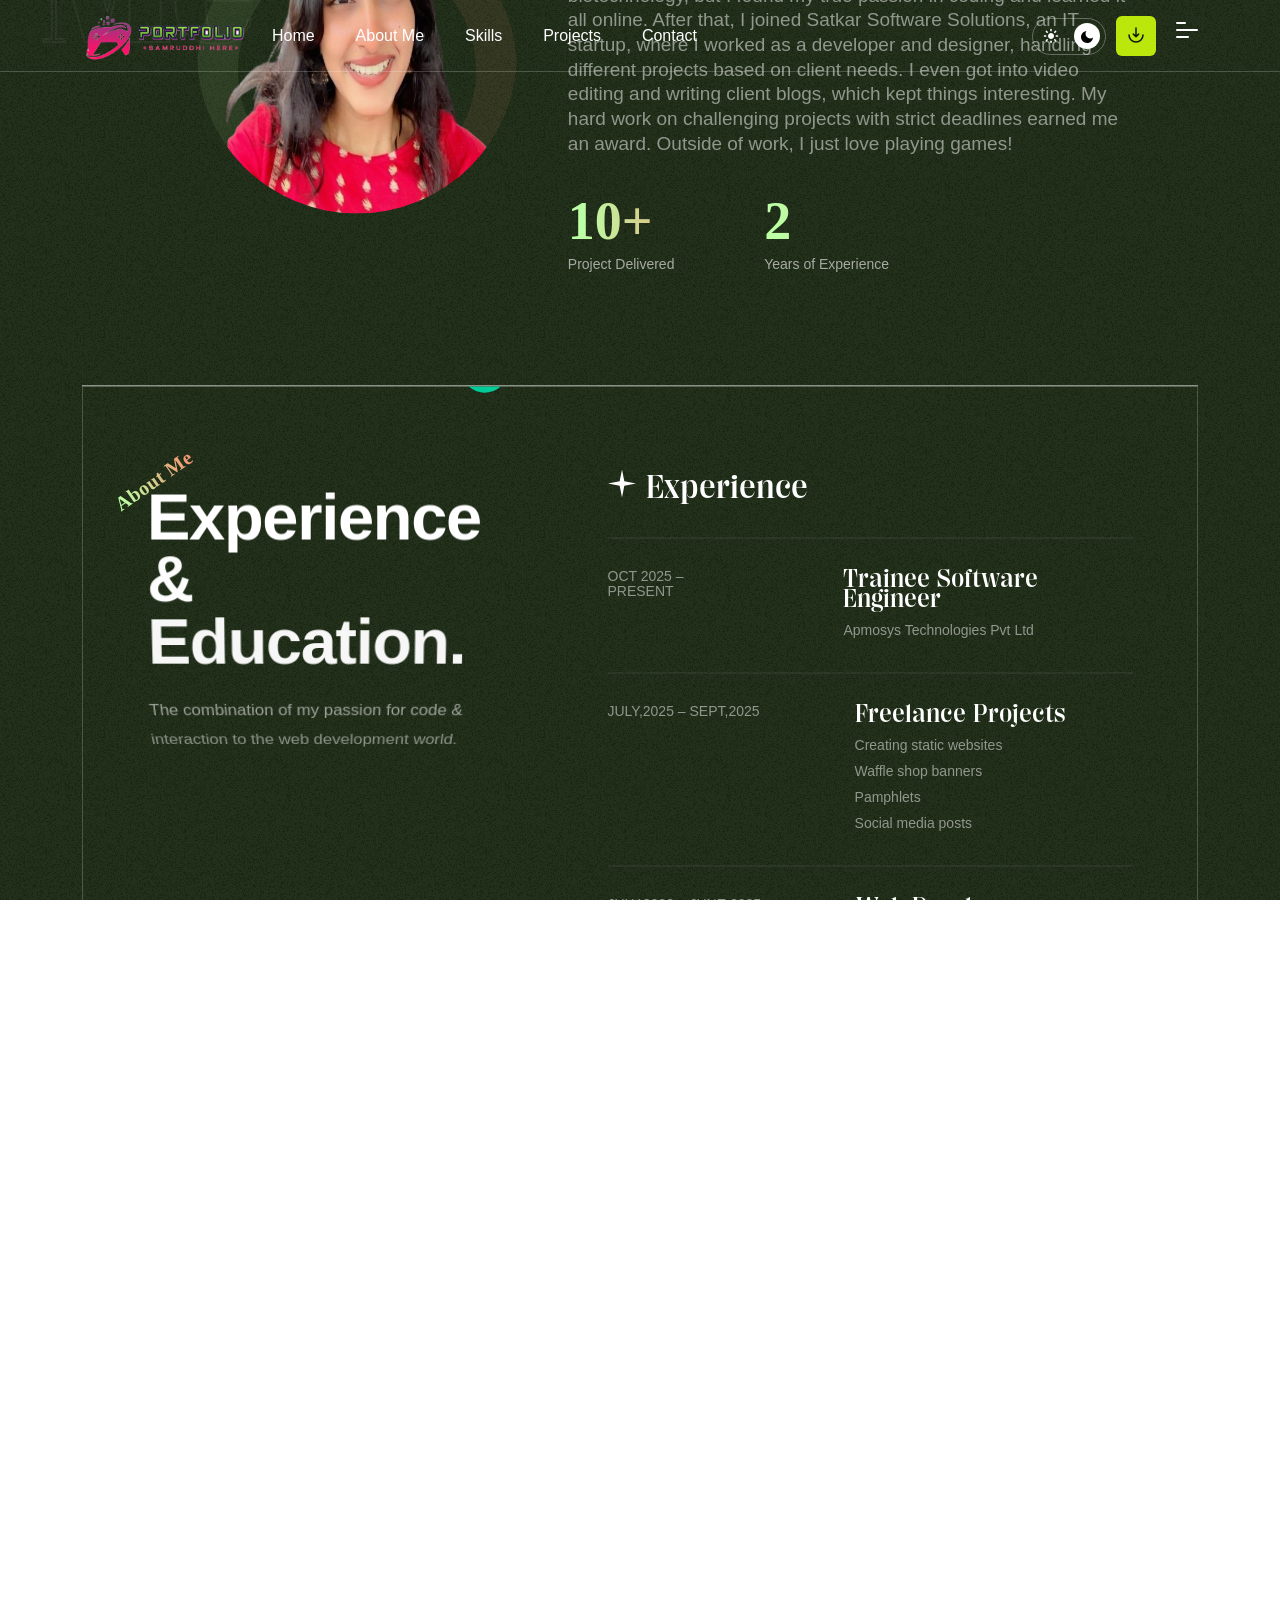
==== commit cd6c6714: "index.html" ====
--- a/index.html
+++ b/index.html
@@ -177,7 +177,7 @@
                                  <a href="#skills">Skills</a>
                                
                               </li>
-                              <li><a href="#projects">Projects</a>
+                              <li><a href="all-project.html">Projects</a>
                                 
                               </li>
                              
@@ -1531,4 +1531,4 @@
 </body>
 
 
-</html>+</html>
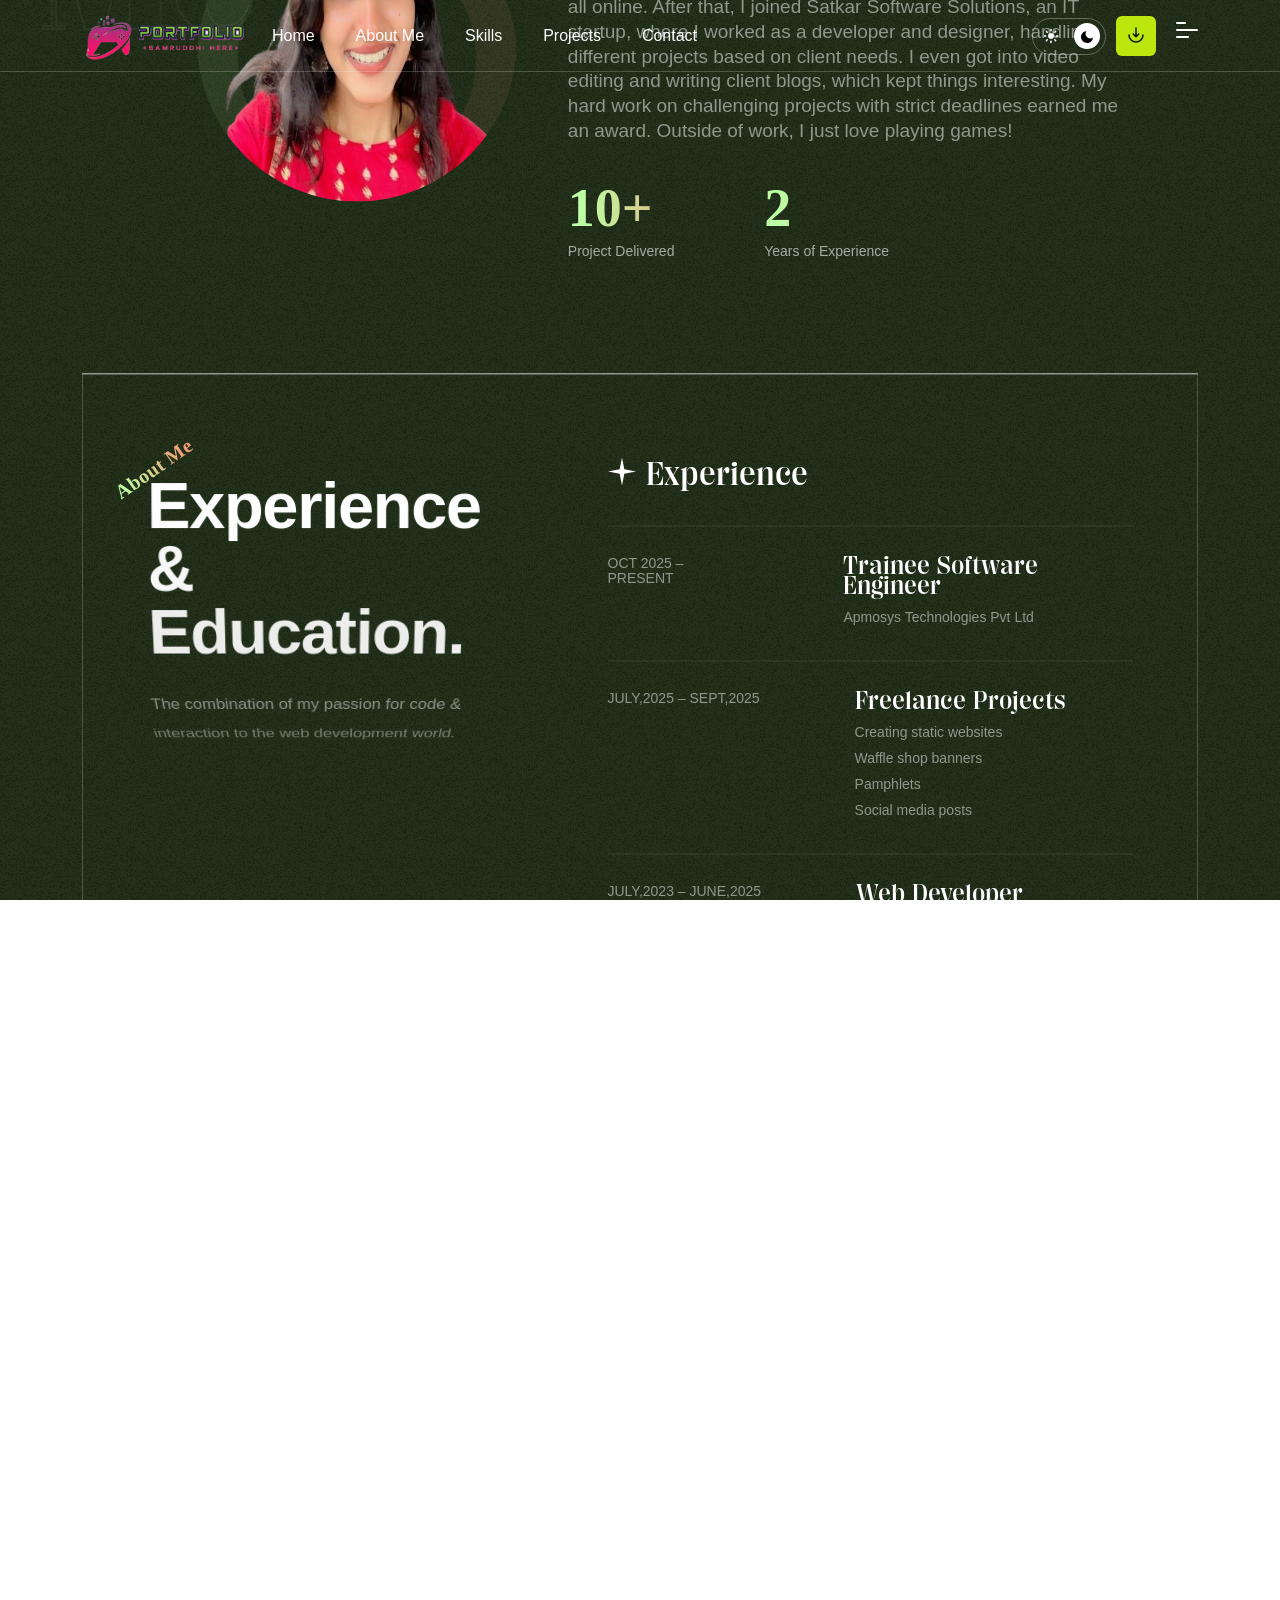
==== commit 03d80cc8: "index.html" ====
--- a/index.html
+++ b/index.html
@@ -280,13 +280,13 @@
                                
                               </li>
                               <li><a href="#about_me">About Me</a></li>
-                              <li><a href="#projects">Projects</a>
+                              <li><a href="all-project.html">Projects</a>
                               
                               </li>
                               <li><a href="#skills">Skills</a>
                               
                               </li>
-                              <li><a href="#projects">Projects</a>
+                              <li><a href="all-project.html">Projects</a>
                                 
                               </li>
                              
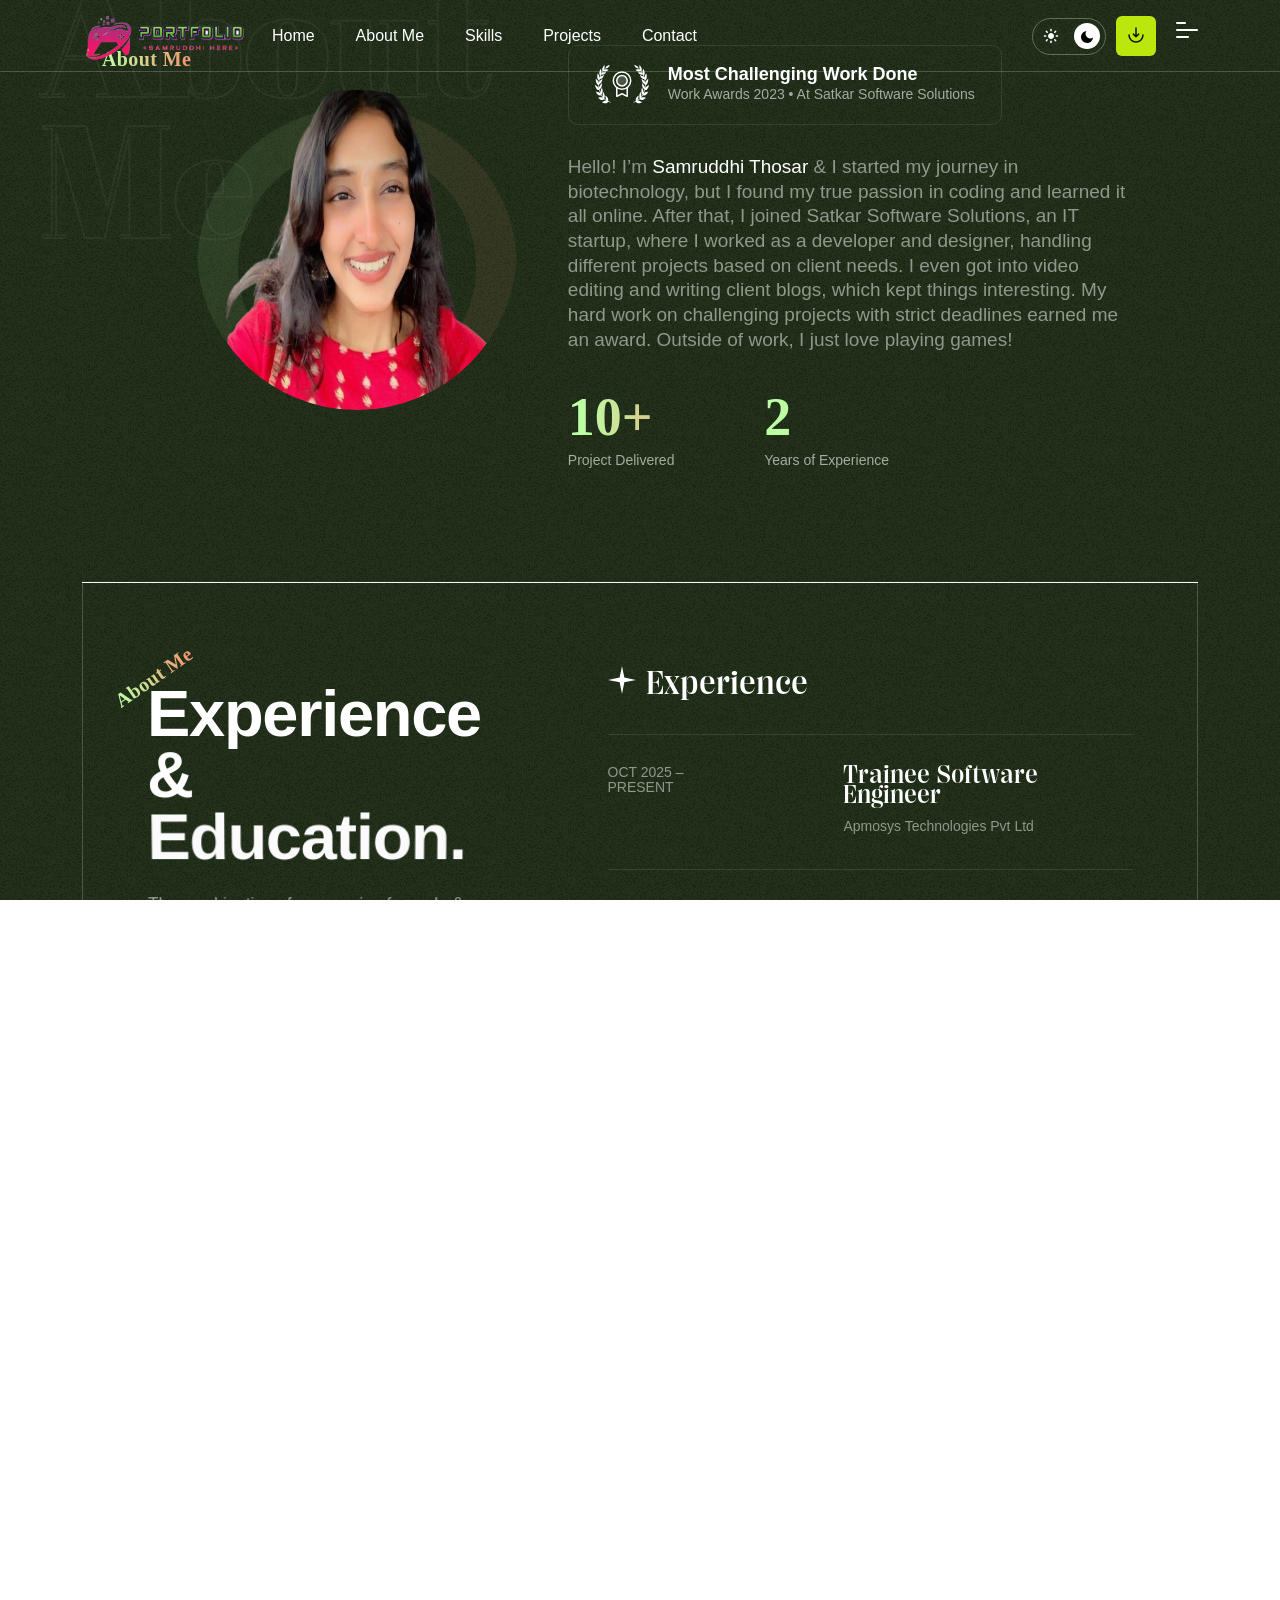
==== commit ad6b437a: "index.html" ====
--- a/index.html
+++ b/index.html
@@ -286,9 +286,7 @@
                               <li><a href="#skills">Skills</a>
                               
                               </li>
-                              <li><a href="all-project.html">Projects</a>
-                                
-                              </li>
+                            
                              
                            
                               <li><a href="tel:+917350068082">Contact</a></li>
@@ -375,6 +373,15 @@
                <div class="tp-hero-social-wrapper">
                   <span class="tp-hero-social-bar"></span>
                   <div class="tp-hero-social">
+                      <a class="tp-header-cv-btn" href="assets/img/cv/CV_Samruddhi_Devendra_Thosar.pdf" target="_blank">
+                              <svg width="16" height="16" viewBox="0 0 16 16" fill="none"
+                                 xmlns="http://www.w3.org/2000/svg">
+                                 <path d="M1 8C1 11.866 4.13401 15 8 15C11.866 15 15 11.866 15 8" stroke="currentColor"
+                                    stroke-width="1.5" stroke-linecap="round" />
+                                 <path d="M8 1L8 9.75M8 9.75L10.625 7.125M8 9.75L5.375 7.125" stroke="currentColor"
+                                    stroke-width="1.5" stroke-linecap="round" stroke-linejoin="round" />
+                              </svg>
+                           </a>
                      <a href="mailto:samuthosar2005@gmail.com" target="_blank">
                         <svg width="17" height="15" viewBox="0 0 17 15" fill="none" xmlns="http://www.w3.org/2000/svg">
                            <path
